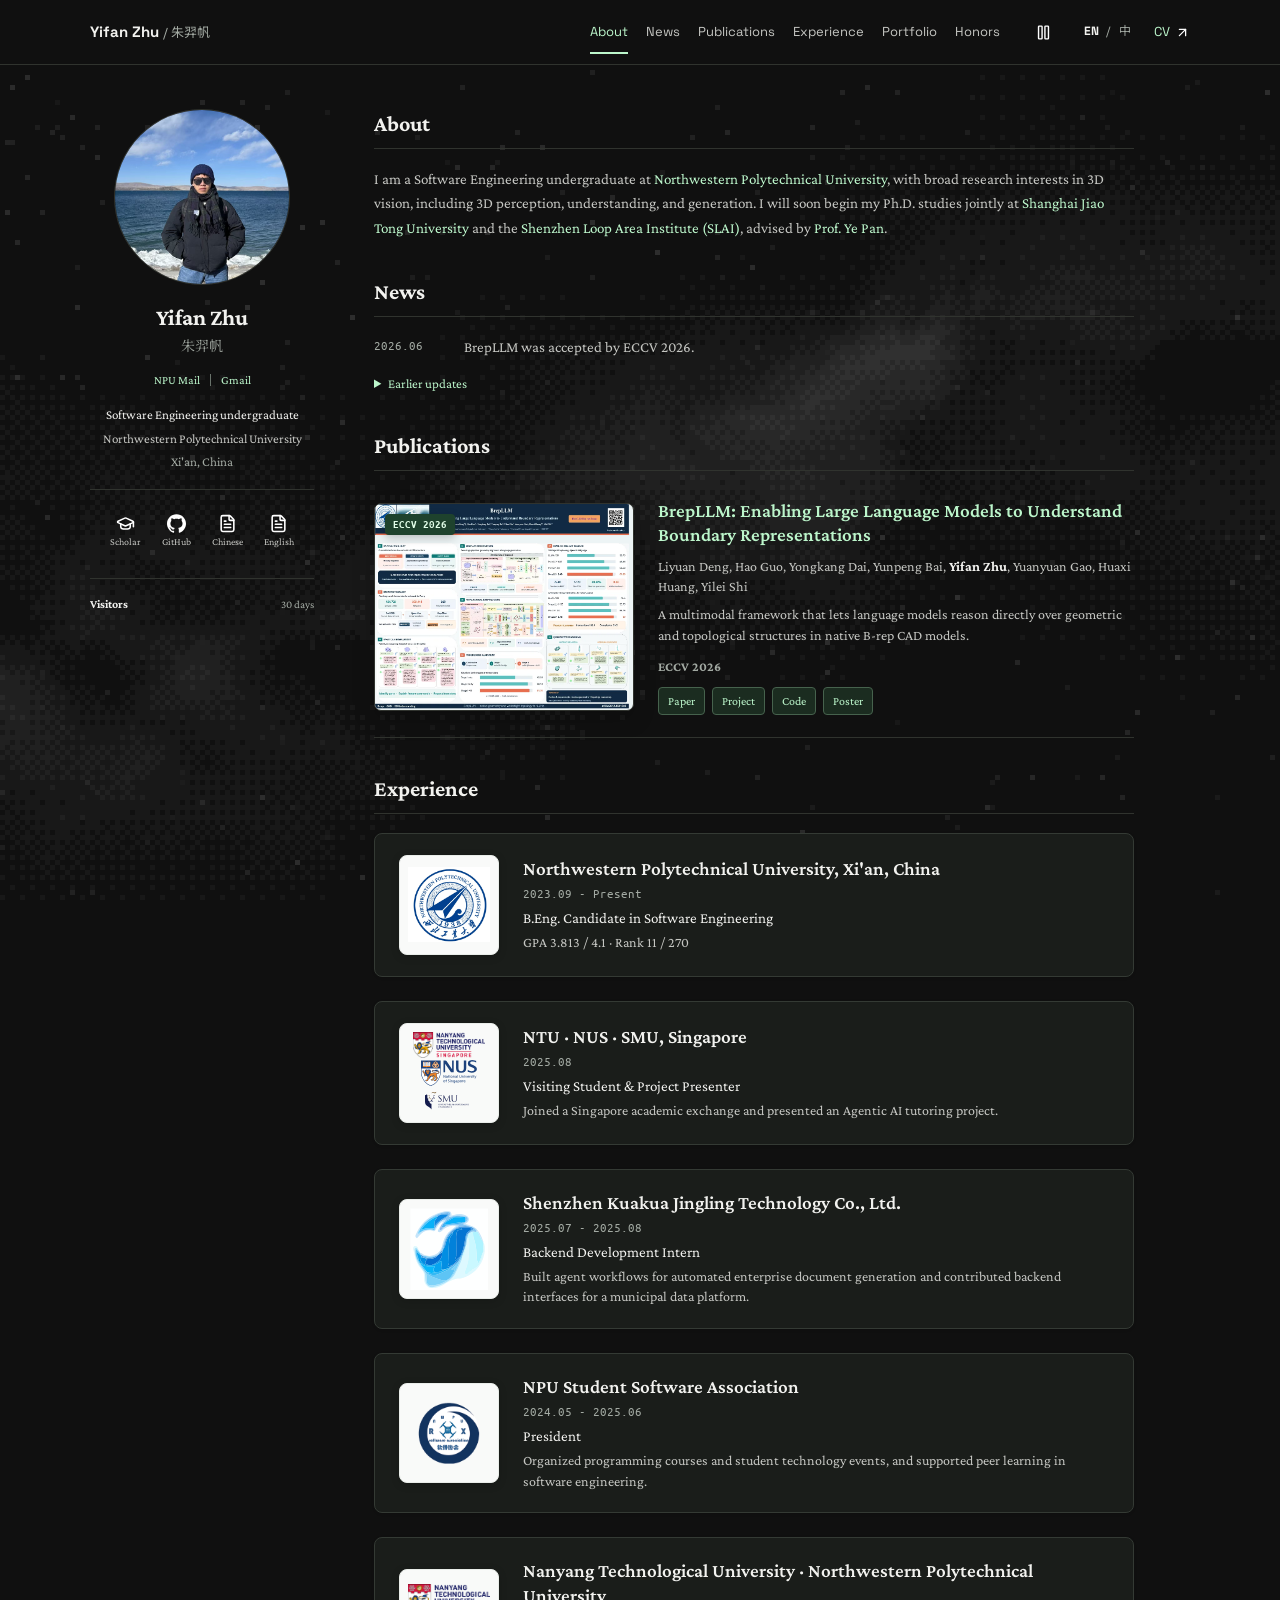
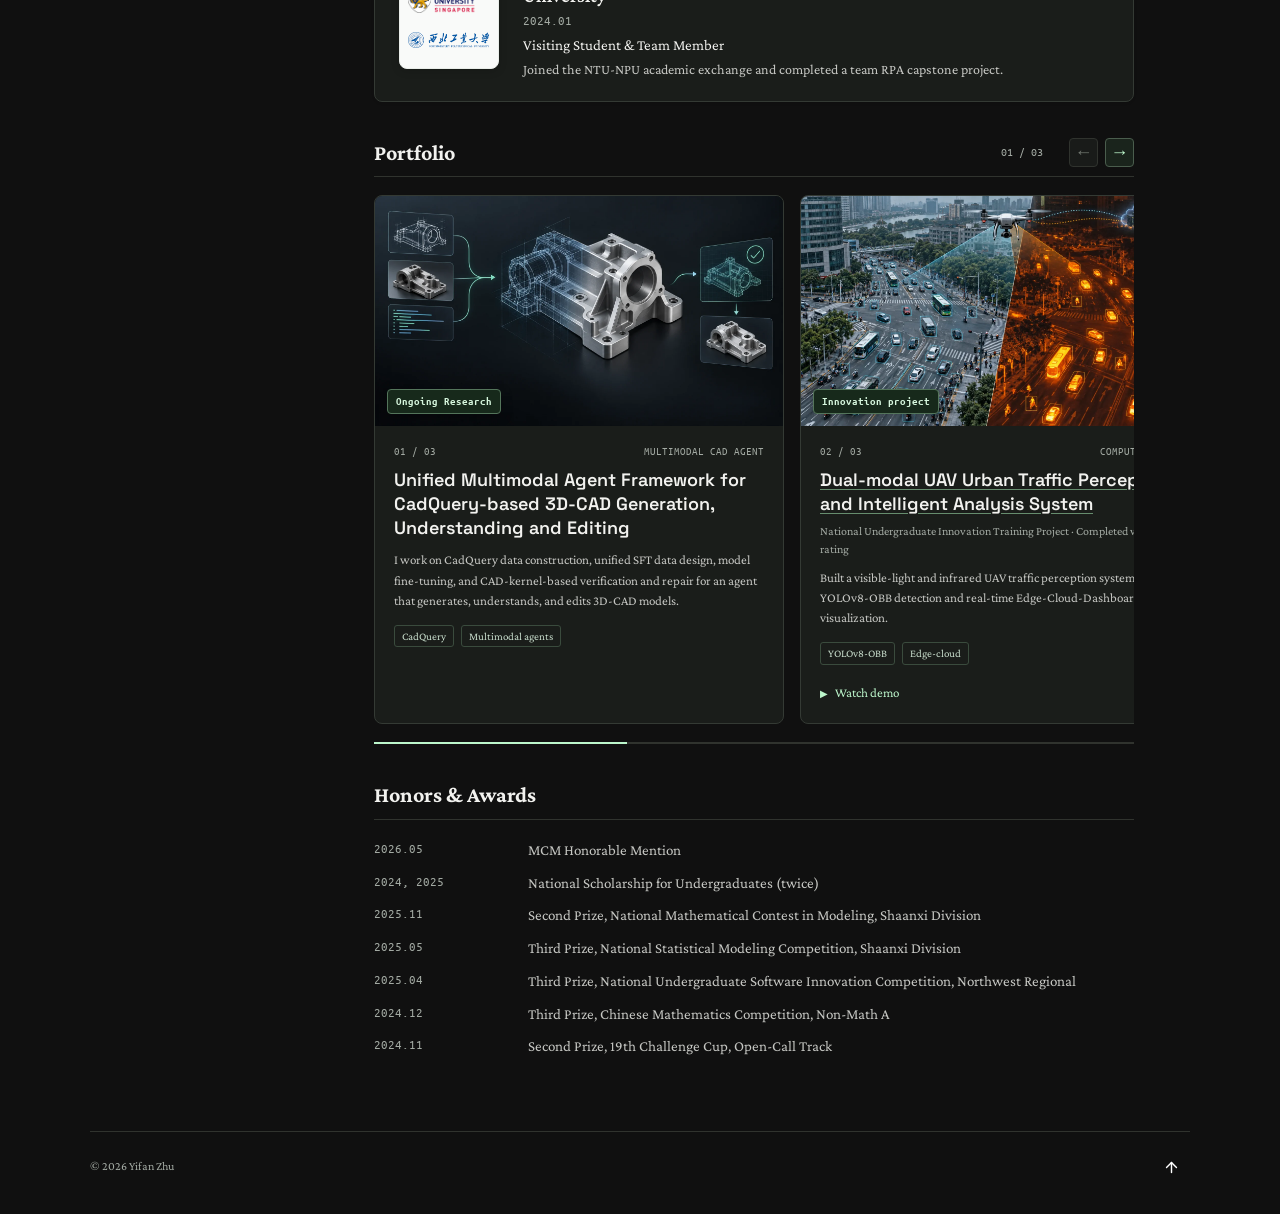
==== index.html @ c9a5b50c "Adopt academic typography from reference homepages" ====
<!doctype html>
<html lang="en">
<head>
  <meta charset="utf-8">
  <meta name="viewport" content="width=device-width, initial-scale=1">
  <meta name="theme-color" content="#101010">
  <title>Yifan Zhu · 朱羿帆</title>
  <meta name="description" content="Yifan Zhu, Software Engineering undergraduate at Northwestern Polytechnical University and incoming joint Ph.D. student at Shanghai Jiao Tong University and the Shenzhen Loop Area Institute. Research interests in 3D vision.">
  <link rel="icon" href="assets/img/favicon.svg" type="image/svg+xml">
  <link rel="stylesheet" href="assets/css/academic.css?v=academic-type-2">
  <script src="assets/js/academic-content.js?v=about-school-links-1" defer=""></script>
  <script src="assets/js/moonshot.js?v=cadquery-poster-1" defer=""></script>
  <script src="assets/js/moonshot-background.js?v=academic-dark-1" defer=""></script>
</head>
<body>
  <canvas class="space-background" id="space-background" aria-hidden="true"></canvas>
  <a class="skip-link" href="#about" data-copy="skip">Skip to content</a>
  <header class="site-header">
    <div class="header-inner page-width">
      <a class="wordmark" href="#home" aria-label="Yifan Zhu, home">Yifan Zhu <span class="wordmark-cn">/ 朱羿帆</span></a>
      <nav class="desktop-nav" aria-label="Primary navigation">
        <a href="#about" data-i18n="nav.about">About</a>
        <a href="#news" data-i18n="nav.news">News</a>
        <a href="#publications" data-i18n="nav.publications">Publications</a>
        <a href="#experience" data-i18n="nav.experience">Experience</a>
        <a href="#projects" data-i18n="nav.projects">Portfolio</a>
        <a href="#honors" data-i18n="nav.honors">Honors</a>
        <span class="nav-indicator" aria-hidden="true"></span>
      </nav>
      <div class="header-actions">
        <button class="motion-toggle icon-button" type="button" aria-label="Pause background animation" title="Pause background animation" hidden><img class="icon" src="assets/icons/moonshot/pause.svg" alt=""></button>
        <div class="language-switch" role="group" aria-label="Language">
          <button type="button" data-language="en" aria-pressed="true" lang="en">EN</button>
          <span aria-hidden="true">/</span>
          <button type="button" data-language="zh" aria-pressed="false" lang="zh-CN">中</button>
        </div>
        <a class="header-cv" href="assets/cv/yifan_zhu_resume_en.pdf" target="_blank" rel="noopener noreferrer"><span data-i18n="nav.cv">CV</span><img class="icon" src="assets/icons/moonshot/arrow-up-right.svg" alt=""></a>
        <button class="menu-toggle icon-button" type="button" aria-expanded="false" aria-controls="mobile-nav" aria-label="Open navigation" title="Open navigation"><img class="icon" src="assets/icons/moonshot/menu.svg" alt=""></button>
      </div>
    </div>
    <nav class="mobile-nav page-width" id="mobile-nav" aria-label="Mobile navigation" hidden="">
      <a href="#about" data-i18n="nav.about">About</a><a href="#news" data-i18n="nav.news">News</a>
      <a href="#publications" data-i18n="nav.publications">Publications</a>
      <a href="#experience" data-i18n="nav.experience">Experience</a><a href="#projects" data-i18n="nav.projects">Portfolio</a>
      <a href="#honors" data-i18n="nav.honors">Honors</a><a href="#cv" data-i18n="nav.cv">CV</a>
    </nav>
  </header>

  <div class="page-layout page-width" id="home">
    <aside class="sidebar" aria-labelledby="profile-name">
      <div class="author__avatar">
        <img src="assets/img/profile_1.jpg" alt="Yifan Zhu" class="profile-photo" width="176" height="176" fetchpriority="high">
      </div>
      <div class="author__content">
        <h2 class="author__name" id="profile-name" data-i18n="author.name">Yifan Zhu</h2>
        <p class="author__pronunciation" data-i18n="author.zh">朱羿帆</p>
        <p class="author__emails">
          <a href="mailto:laurent.zhu666@mail.nwpu.edu.cn" title="laurent.zhu666@mail.nwpu.edu.cn" aria-label="NPU email: laurent.zhu666@mail.nwpu.edu.cn"><span data-i18n="author.email.npu">NPU Mail</span></a>
          <span class="author__emails-divider" aria-hidden="true"></span>
          <a href="mailto:laurent.zhu666@gmail.com" title="laurent.zhu666@gmail.com" aria-label="Gmail: laurent.zhu666@gmail.com"><span data-i18n="author.email.gmail">Gmail</span></a>
        </p>
        <p class="author__role" data-i18n="author.role">Software Engineering undergraduate</p>
        <p class="author__affiliation" data-i18n="author.affiliation">Northwestern Polytechnical University</p>
        <p class="author__location" data-i18n="author.location">Xi'an, China</p>
      </div>
      <div class="author__urls-wrapper" id="contact">
        <nav aria-label="Profile links" data-aria-copy="profileLinks">
          <ul class="author__urls">
            <li><a href="https://scholar.google.com/citations?view_op=list_works&amp;hl=zh-CN&amp;user=kARw7RoAAAAJ" target="_blank" rel="noopener noreferrer" aria-label="Google Scholar" title="Google Scholar"><img src="assets/icons/moonshot/graduation-cap.svg" alt=""><span>Scholar</span></a></li>
            <li><a href="https://github.com/Laurent-Zhu" target="_blank" rel="noopener noreferrer" aria-label="GitHub" title="GitHub"><img src="assets/icons/moonshot/github.svg" alt=""><span>GitHub</span></a></li>
            <li id="cv"><a href="assets/cv/yifan_zhu_resume.pdf" target="_blank" rel="noopener noreferrer" aria-label="Chinese CV" title="Chinese CV" data-aria-copy="resumeZh"><img src="assets/icons/moonshot/file-text.svg" alt=""><span data-i18n="author.cv.zh">Chinese</span></a></li>
            <li><a href="assets/cv/yifan_zhu_resume_en.pdf" target="_blank" rel="noopener noreferrer" aria-label="English CV" title="English CV" data-aria-copy="resumeEn"><img src="assets/icons/moonshot/file-text.svg" alt=""><span data-i18n="author.cv.en">English</span></a></li>
          </ul>
        </nav>
      </div>
      <section class="visitor-globe" aria-labelledby="visitor-globe-title">
        <h3 class="visitor-globe__heading" id="visitor-globe-title"><span data-i18n="widget.visitors">Visitors</span><span class="visitor-globe__period" data-i18n="widget.period">30 days</span></h3>
        <div class="visitor-globe__embed">
          <script defer src="https://statable.com/js/b3S96A2eEE/t/gw.js" data-id="3351457" data-period="30d" data-primary-color="#0004FF" data-theme="dark" data-rotation-speed="slow"></script>
        </div>
        <noscript>This visitor globe requires JavaScript.</noscript>
      </section>
    </aside>
    <main class="page__content">
      <section id="about" aria-labelledby="about-title">
        <h1 class="page__title" data-i18n="about.title" id="about-title">About</h1>
        <p data-i18n="about.p1">I am a Software Engineering undergraduate at <a href="https://en.nwpu.edu.cn/" target="_blank" rel="noopener noreferrer">Northwestern Polytechnical University</a>, with broad research interests in 3D vision, including 3D perception, understanding, and generation. I will soon begin my Ph.D. studies jointly at <a href="https://en.sjtu.edu.cn/" target="_blank" rel="noopener noreferrer">Shanghai Jiao Tong University</a> and the <a href="https://www.slai.edu.cn/en" target="_blank" rel="noopener noreferrer">Shenzhen Loop Area Institute (SLAI)</a>, advised by <a href="https://whitneypanye.github.io/" target="_blank" rel="noopener noreferrer">Prof. Ye Pan</a>.</p>
      </section>

      <section id="news" aria-labelledby="news-title">
        <h2 data-i18n="news.title" id="news-title">News</h2>
        <ul class="compact-list news-list">
          <li data-i18n="news.n0"><span class="news-date">2026.06</span> BrepLLM was accepted by ECCV 2026.</li>
        </ul>
        <details class="news-archive">
          <summary data-i18n="news.older">Earlier updates</summary>
          <ul class="compact-list news-list">
            <li data-i18n="news.n2"><span class="news-date">2025.12</span> I received the 2025 National Scholarship for Undergraduates.</li>
            <li data-i18n="news.n3"><span class="news-date">2025.08</span> I presented an Agentic AI tutoring project during a Singapore academic exchange.</li>
            <li data-i18n="news.n4"><span class="news-date">2025.07</span> I began a backend development internship at Shenzhen Kuakua Jingling Technology.</li>
            <li data-i18n="news.n5"><span class="news-date">2025.06</span> I completed my term as President of the NPU Student Software Association.</li>
            <li data-i18n="news.n6"><span class="news-date">2024.12</span> I received the 2024 National Scholarship for Undergraduates.</li>
            <li data-i18n="news.n7"><span class="news-date">2024.05</span> I began serving as President of the NPU Student Software Association.</li>
            <li data-i18n="news.n8"><span class="news-date">2024.01</span> I participated in the NTU-NPU academic exchange program.</li>
          </ul>
        </details>
      </section>

      <section id="publications" aria-labelledby="publications-title">
        <h2 data-i18n="publications.title" id="publications-title">Publications</h2>
        <article class="publication">
          <a class="publication__media" href="assets/img/moonshot/brepllm-poster.png" target="_blank" rel="noopener noreferrer" aria-label="View full BrepLLM poster" title="View full BrepLLM poster" data-aria-copy="poster"><span class="publication__badge" aria-hidden="true">ECCV 2026</span><img src="assets/img/moonshot/brepllm-poster-preview.webp" width="960" height="767" alt="BrepLLM ECCV 2026 research poster" data-alt-copy="posterAlt" loading="lazy" decoding="async"></a>
          <div class="publication__body">
            <h3><a href="https://link.springer.com/chapter/10.1007/978-3-032-37383-0_3" target="_blank" rel="noopener noreferrer">BrepLLM: Enabling Large Language Models to Understand Boundary Representations</a></h3>
            <p class="publication__authors">Liyuan Deng, Hao Guo, Yongkang Dai, Yunpeng Bai, <strong>Yifan Zhu</strong>, Yuanyuan Gao, Huaxi Huang, Yilei Shi</p>
            <p class="publication__summary" data-i18n="publications.summary">A multimodal framework that lets language models reason directly over geometric and topological structures in native B-rep CAD models.</p>
            <p class="publication__venue">ECCV 2026</p>
            <p class="publication__links"><a href="https://arxiv.org/abs/2512.16413" target="_blank" rel="noopener noreferrer" data-i18n="publication.paper">Paper</a><a href="https://user-deng.github.io/BrepLLM/" target="_blank" rel="noopener noreferrer" data-i18n="publication.project">Project</a><a href="https://github.com/user-deng/BrepLLM" target="_blank" rel="noopener noreferrer" data-i18n="publication.code">Code</a><a href="assets/img/moonshot/brepllm-poster.png" target="_blank" rel="noopener noreferrer" data-i18n="publication.poster">Poster</a></p>
          </div>
        </article>
      </section>

      <section id="experience" aria-labelledby="experience-title">
        <h2 data-i18n="experience.title" id="experience-title">Experience</h2>
        <div class="experience-list">
          <article class="experience-card">
            <div class="experience-media">
              <img src="assets/img/experience/npu-seal.jpg" alt="Northwestern Polytechnical University seal" loading="lazy" decoding="async">
            </div>
            <div class="experience-body">
              <h3 class="experience-title"><strong data-i18n="experience.education.institution">Northwestern Polytechnical University, Xi'an, China</strong></h3>
              <p class="experience-meta"><time datetime="2023-09">2023.09</time> <span data-i18n="experience.education.until">- Present</span></p>
              <p class="experience-role" data-i18n="experience.education.role">B.Eng. Candidate in Software Engineering</p>
              <p class="experience-detail" data-i18n="experience.education.summary">GPA 3.813 / 4.1 · Rank 11 / 270</p>
            </div>
          </article>
          <article class="experience-card">
            <div class="experience-media experience-media--group">
              <img src="assets/img/experience/ntu.png" alt="Nanyang Technological University logo" loading="lazy" decoding="async">
              <img src="assets/img/experience/nus.svg" alt="National University of Singapore logo" loading="lazy" decoding="async">
              <img src="assets/img/experience/smu.svg" alt="Singapore Management University logo" loading="lazy" decoding="async">
            </div>
            <div class="experience-body">
              <h3 class="experience-title"><strong data-i18n="experience.singapore.institution">NTU · NUS · SMU, Singapore</strong></h3>
              <p class="experience-meta"><time datetime="2025-08">2025.08</time></p>
              <p class="experience-role" data-i18n="experience.singapore.role">Visiting Student &amp; Project Presenter</p>
              <p class="experience-detail" data-i18n="experience.singapore.summary">Joined a Singapore academic exchange and presented an Agentic AI tutoring project.</p>
            </div>
          </article>
          <article class="experience-card">
            <div class="experience-media">
              <img src="assets/img/experience/kuakuajingling.svg" alt="Kuakua Jingling logo" loading="lazy" decoding="async">
            </div>
            <div class="experience-body">
              <h3 class="experience-title"><strong data-i18n="experience.internship.institution">Shenzhen Kuakua Jingling Technology Co., Ltd.</strong></h3>
              <p class="experience-meta"><time datetime="2025-07">2025.07</time> - <time datetime="2025-08">2025.08</time></p>
              <p class="experience-role" data-i18n="experience.internship.role">Backend Development Intern</p>
              <p class="experience-detail" data-i18n="experience.internship.summary">Built agent workflows for automated enterprise document generation and contributed backend interfaces for a municipal data platform.</p>
            </div>
          </article>
          <article class="experience-card">
            <div class="experience-media">
              <img src="assets/img/experience/npu-software-association.png" alt="NPU Student Software Association logo" loading="lazy" decoding="async">
            </div>
            <div class="experience-body">
              <h3 class="experience-title"><strong data-i18n="experience.association.institution">NPU Student Software Association</strong></h3>
              <p class="experience-meta"><time datetime="2024-05">2024.05</time> - <time datetime="2025-06">2025.06</time></p>
              <p class="experience-role" data-i18n="experience.association.role">President</p>
              <p class="experience-detail" data-i18n="experience.association.summary">Organized programming courses and student technology events, and supported peer learning in software engineering.</p>
            </div>
          </article>
          <article class="experience-card">
            <div class="experience-media experience-media--group experience-media--pair">
              <img src="assets/img/experience/ntu.png" alt="Nanyang Technological University logo" loading="lazy" decoding="async">
              <img src="assets/img/experience/npu.png" alt="Northwestern Polytechnical University logo" loading="lazy" decoding="async">
            </div>
            <div class="experience-body">
              <h3 class="experience-title"><strong data-i18n="experience.ntu.institution">Nanyang Technological University · Northwestern Polytechnical University</strong></h3>
              <p class="experience-meta"><time datetime="2024-01">2024.01</time></p>
              <p class="experience-role" data-i18n="experience.ntu.role">Visiting Student &amp; Team Member</p>
              <p class="experience-detail" data-i18n="experience.ntu.summary">Joined the NTU-NPU academic exchange and completed a team RPA capstone project.</p>
            </div>
          </article>
        </div>
      </section>

      <section id="projects" aria-labelledby="projects-title">
        <div class="portfolio-heading">
          <h2 data-i18n="projects.title" id="projects-title">Portfolio</h2>
          <div class="portfolio-controls" aria-label="Portfolio navigation" data-aria-copy="portfolioNavigation">
            <span class="portfolio-counter" aria-live="polite"><span data-portfolio-index>01</span> / 03</span>
            <button class="portfolio-arrow" type="button" data-portfolio-prev aria-label="Previous project" title="Previous project" data-aria-copy="previousProject" disabled>&larr;</button>
            <button class="portfolio-arrow" type="button" data-portfolio-next aria-label="Next project" title="Next project" data-aria-copy="nextProject">&rarr;</button>
          </div>
        </div>
        <div class="portfolio-track" data-portfolio-track role="region" aria-label="Projects" data-aria-copy="portfolioTrack" tabindex="0">
          <article class="portfolio-card">
            <div class="portfolio-card__media portfolio-card__media--cadquery">
              <img src="assets/img/portfolio/cadqueryllm-poster.webp" width="1600" height="900" alt="Mechanical CAD model changing from wireframe to verified solid" data-alt-copy="cadqueryImage" loading="lazy" decoding="async">
              <span class="portfolio-card__badge" data-i18n="projects.cadquery.badge">Ongoing Research</span>
            </div>
            <div class="portfolio-card__body">
              <p class="portfolio-card__eyebrow"><span>01 / 03</span><span data-i18n="projects.cadquery.type">Multimodal CAD agent</span></p>
              <h3 data-i18n="research.r2.title">Unified Multimodal Agent Framework for CadQuery-based 3D-CAD Generation, Understanding and Editing</h3>
              <p class="portfolio-card__description" data-i18n="research.r2.body">I work on CadQuery data construction, unified SFT data design, model fine-tuning, and CAD-kernel-based verification and repair for an agent that generates, understands, and edits 3D-CAD models.</p>
              <ul class="portfolio-card__tags" aria-label="Topics" data-aria-copy="portfolioTopics"><li>CadQuery</li><li data-i18n="projects.cadquery.tag">Multimodal agents</li></ul>
            </div>
          </article>
          <article class="portfolio-card">
            <div class="portfolio-card__media">
              <img src="assets/img/portfolio/uav-traffic-poster.webp" width="1600" height="900" alt="UAV viewing urban traffic through visible and infrared cameras" data-alt-copy="uavImage" loading="lazy" decoding="async">
              <span class="portfolio-card__badge" data-i18n="projects.p1.badge">Innovation project</span>
            </div>
            <div class="portfolio-card__body">
              <p class="portfolio-card__eyebrow"><span>02 / 03</span><span data-i18n="projects.p1.type">Computer vision</span></p>
              <h3><a href="https://github.com/Laurent-Zhu/BiModalDroneTrafficObjectDetection-public" target="_blank" rel="noopener noreferrer" data-i18n="projects.p1.title">Dual-modal UAV Urban Traffic Perception and Intelligent Analysis System</a></h3>
              <p class="portfolio-card__meta" data-i18n="projects.p1.meta">National Undergraduate Innovation Training Project · Completed with a Good rating</p>
              <p class="portfolio-card__description" data-i18n="projects.p1.body">Built a visible-light and infrared UAV traffic perception system with YOLOv8-OBB detection and real-time Edge-Cloud-Dashboard visualization.</p>
              <ul class="portfolio-card__tags" aria-label="Topics" data-aria-copy="portfolioTopics"><li>YOLOv8-OBB</li><li data-i18n="projects.p1.tag">Edge-cloud</li></ul>
              <details class="project-details">
                <summary data-i18n="projects.watchDemo">Watch demo</summary>
                <figure class="project-demo">
                  <video controls="" preload="none" playsinline="" aria-label="UAV traffic perception demo" poster="assets/img/moonshot/drone-poster.webp">
                    <source src="assets/video/drone-traffic-demo.mp4" type="video/mp4">
                    <span data-i18n="projects.p1.videoFallback">Your browser does not support embedded video.</span>
                  </video>
                  <figcaption><a href="assets/video/drone-traffic-demo.mp4" target="_blank" rel="noopener noreferrer" data-copy="openVideo">Open video</a></figcaption>
                </figure>
              </details>
            </div>
          </article>
          <article class="portfolio-card">
            <div class="portfolio-card__media">
              <img src="assets/img/portfolio/agriguard-poster.webp" width="1600" height="900" alt="Rice leaf roller moth detection and pest management workflow" data-alt-copy="agriImage" loading="lazy" decoding="async">
              <span class="portfolio-card__badge" data-i18n="projects.p2.badge">Course project</span>
            </div>
            <div class="portfolio-card__body">
              <p class="portfolio-card__eyebrow"><span>03 / 03</span><span data-i18n="projects.p2.type">Agricultural AI</span></p>
              <h3><a href="https://github.com/Laurent-Zhu/AgriGuard" target="_blank" rel="noopener noreferrer" data-i18n="projects.p2.title">AgriGuard Smart Agricultural Pest Management Platform</a></h3>
              <p class="portfolio-card__meta" data-i18n="projects.p2.meta">Agile Software Development Course Project</p>
              <p class="portfolio-card__description" data-i18n="projects.p2.body">Developed pest recognition APIs and deployed a YOLO model in a Scrum-built agricultural management system with RAG advice, task workflows and risk forecasting.</p>
              <ul class="portfolio-card__tags" aria-label="Topics" data-aria-copy="portfolioTopics"><li data-i18n="projects.p2.tag">Pest recognition</li><li>RAG</li></ul>
              <details class="project-details">
                <summary data-i18n="projects.watchDemo">Watch demo</summary>
                <figure class="project-demo">
                  <video controls="" preload="none" playsinline="" aria-label="AgriGuard pest management demo" poster="assets/img/moonshot/agri-poster.webp">
                    <source src="assets/video/agri-guard-demo.mp4" type="video/mp4">
                    <span data-i18n="projects.p2.videoFallback">Your browser does not support embedded video.</span>
                  </video>
                  <figcaption><a href="assets/video/agri-guard-demo.mp4" target="_blank" rel="noopener noreferrer" data-copy="openVideo">Open video</a></figcaption>
                </figure>
              </details>
            </div>
          </article>
        </div>
        <div class="portfolio-progress" aria-hidden="true"><span data-portfolio-progress></span></div>
      </section>

      <section id="honors" aria-labelledby="honors-title">
        <h2 data-i18n="honors.title" id="honors-title">Honors and Awards</h2>
        <ul class="dated-list honors-list">
          <li data-i18n="honors.a1"><span class="item-date">2026.05</span><span>MCM Honorable Mention</span></li>
          <li data-i18n="honors.a2"><span class="item-date">2024, 2025</span><span>National Scholarship for Undergraduates (twice)</span></li>
          <li data-i18n="honors.a7"><span class="item-date">2025.11</span><span>Second Prize, National Mathematical Contest in Modeling, Shaanxi Division</span></li>
          <li data-i18n="honors.a6"><span class="item-date">2025.05</span><span>Third Prize, National Statistical Modeling Competition, Shaanxi Division</span></li>
          <li data-i18n="honors.a5"><span class="item-date">2025.04</span><span>Third Prize, National Undergraduate Software Innovation Competition, Northwest Regional</span></li>
          <li data-i18n="honors.a4"><span class="item-date">2024.12</span><span>Third Prize, Chinese Mathematics Competition, Non-Math A</span></li>
          <li data-i18n="honors.a3"><span class="item-date">2024.11</span><span>Second Prize, 19th Challenge Cup, Open-Call Track</span></li>
        </ul>
      </section>
    </main></div>
  <footer class="site-footer page-width"><p>© 2026 Yifan Zhu</p><a class="icon-button" href="#home" aria-label="Back to top" title="Back to top"><img class="icon" src="assets/icons/moonshot/arrow-up.svg" alt=""></a></footer>


</body></html>
---- assets/css/academic.css ----
@font-face {
  font-family: 'Crimson Pro';
  src: url('../fonts/crimson-pro-latin-variable.woff2') format('woff2');
  font-style: normal;
  font-weight: 200 900;
  font-display: swap;
}

@font-face {
  font-family: 'Noto Serif SC';
  src: url('../fonts/noto-serif-sc-homepage.ttf') format('truetype');
  font-style: normal;
  font-weight: 200 900;
  font-display: swap;
}

@font-face {
  font-family: 'Space Grotesk';
  src: url('../fonts/space-grotesk-latin-variable.woff2') format('woff2');
  font-style: normal;
  font-weight: 300 700;
  font-display: swap;
}

@font-face {
  font-family: 'Noto Sans SC';
  src: url('../fonts/noto-sans-sc-homepage.ttf') format('truetype');
  font-style: normal;
  font-weight: 100 900;
  font-display: swap;
}

@font-face {
  font-family: 'Ubuntu Mono';
  src: url('../fonts/ubuntu-mono-latin-400.woff2') format('woff2');
  font-style: normal;
  font-weight: 400;
  font-display: swap;
}

@font-face {
  font-family: 'Ubuntu Mono';
  src: url('../fonts/ubuntu-mono-latin-700.woff2') format('woff2');
  font-style: normal;
  font-weight: 700;
  font-display: swap;
}

:root {
  color-scheme: dark;
  --page: #101010;
  --ink: #f2f2ef;
  --body: #c5c6c2;
  --muted: #a3aaa3;
  --line: #30332e;
  --link: #bcf6cb;
  --hover: #f2f2ef;
  --serif: 'Crimson Pro', 'Noto Serif SC', Georgia, 'Songti SC', serif;
  --sans: 'Space Grotesk', 'Noto Sans SC', 'PingFang SC', 'Microsoft YaHei', sans-serif;
  --mono: 'Ubuntu Mono', 'Noto Sans SC', Consolas, monospace;
}

* { box-sizing: border-box; letter-spacing: 0; }
html { scroll-behavior: smooth; scroll-padding-top: 86px; }
body { margin: 0; isolation: isolate; background: var(--page); color: var(--body); font: 15px/1.65 var(--serif); }
body.menu-open { overflow: hidden; }
.space-background { position: fixed; inset: 0; z-index: -1; width: 100%; height: 100%; pointer-events: none; image-rendering: pixelated; }
::selection { background: var(--link); color: var(--page); }
a { color: var(--link); text-decoration: none; }
a:hover { color: var(--hover); text-decoration: underline; text-underline-offset: 3px; }
button { border: 0; color: inherit; font: inherit; cursor: pointer; }
button, a { touch-action: manipulation; -webkit-tap-highlight-color: transparent; }
:where(button, a, video, summary):focus-visible { outline: 2px solid var(--link); outline-offset: 4px; }
h1, h2, h3, p { margin: 0; }
h1, h2, h3 { color: var(--ink); line-height: 1.35; }
ul, ol { margin: 0; padding-left: 20px; }
img { display: block; max-width: 100%; }
[hidden] { display: none !important; }
.page-width { width: min(1100px, calc(100% - 56px)); margin-inline: auto; }
.icon { width: 17px; height: 17px; flex: 0 0 17px; filter: invert(1); }
.icon-button { display: inline-flex; justify-content: center; align-items: center; width: 38px; height: 38px; background: transparent; border-radius: 3px; }
.icon-button:hover { background: #252723; }
.motion-toggle[aria-disabled='true'] { opacity: 0.55; cursor: default; }
.skip-link { position: fixed; top: -100px; left: 16px; z-index: 100; background: var(--ink); color: var(--page); padding: 8px 14px; }
.skip-link:focus { top: 12px; }

.site-header { position: sticky; top: 0; z-index: 30; background: var(--page); border-bottom: 1px solid var(--line); }
.header-inner { display: flex; align-items: center; justify-content: space-between; gap: 24px; min-height: 64px; }
.wordmark { color: var(--ink); font-size: 15px; font-weight: 700; white-space: nowrap; }
.wordmark:hover { color: var(--link); text-decoration: none; }
.wordmark-cn { color: var(--muted); font-size: 13px; font-weight: 400; }
.desktop-nav { position: relative; display: flex; align-items: center; gap: 18px; margin-left: auto; }
.desktop-nav a { display: inline-flex; align-items: center; min-height: 44px; color: var(--body); font-size: 13px; white-space: nowrap; border-bottom: 2px solid transparent; padding-top: 2px; transition: color 180ms ease; }
.desktop-nav a:hover, .desktop-nav a[aria-current] { color: var(--link); text-decoration: none; }
.nav-indicator { position: absolute; bottom: 0; left: 0; width: 0; height: 2px; background: var(--link); opacity: 0; pointer-events: none; }
.nav-indicator.is-ready { opacity: 1; transition: transform 260ms cubic-bezier(.22, 1, .36, 1), width 260ms cubic-bezier(.22, 1, .36, 1), opacity 180ms ease; }
.header-actions { display: flex; align-items: center; gap: 14px; }
.language-switch { display: flex; align-items: center; color: var(--muted); font-size: 12px; }
.language-switch button { min-width: 30px; height: 38px; background: none; padding: 0 3px; }
.language-switch button[aria-pressed='true'] { color: var(--ink); font-weight: 700; }
.language-switch button:hover { color: var(--link); }
.header-cv { display: inline-flex; align-items: center; gap: 5px; color: var(--link); font-size: 13px; white-space: nowrap; }
.header-cv .icon { width: 15px; height: 15px; flex-basis: 15px; }
.menu-toggle { display: none; }
.mobile-nav { position: absolute; top: 100%; inset-inline: 0; max-height: calc(100dvh - 64px); overflow-y: auto; background: var(--page); border: 1px solid var(--line); border-top: 0; padding: 10px 22px 18px; }
.mobile-nav a { display: block; padding: 10px 0; color: var(--ink); font-size: 15px; }

.page-layout { display: grid; grid-template-columns: 224px minmax(0, 1fr); align-items: start; gap: 60px; padding-block: 44px 72px; }
.sidebar { position: sticky; top: 80px; min-width: 0; max-height: calc(100dvh - 96px); overflow-y: auto; scrollbar-width: thin; scrollbar-color: var(--line) transparent; font-size: 13px; text-align: center; }
.author__avatar { width: 176px; height: 176px; margin: 0 auto 17px; border: 1px solid var(--line); border-radius: 50%; overflow: hidden; }
.profile-photo { width: 100%; height: 100%; object-fit: cover; object-position: 22% 26%; }
.author__name { font-size: 23px; font-weight: 700; }
.author__pronunciation { margin-top: 2px; color: var(--muted); font-size: 14px; }
.author__email { display: block; margin-top: 10px; font-size: 12px; line-height: 1.5; overflow-wrap: anywhere; }
.author__secondary-email { margin-top: 2px; font-size: 12px; }
.author__emails { display: flex; align-items: center; justify-content: center; gap: 10px; min-height: 24px; margin-top: 10px; font-size: 12px; line-height: 1.5; }
.author__emails a { white-space: nowrap; }
.author__emails-divider { flex: 0 0 1px; width: 1px; height: 12px; background: #69736b; }
.author__role { margin-top: 13px; color: var(--ink); line-height: 1.5; }
.author__affiliation, .author__location { margin-top: 4px; line-height: 1.5; }
.author__location { color: var(--muted); }
.author__urls-wrapper { margin-top: 17px; padding-top: 15px; border-top: 1px solid var(--line); }
.author__urls { display: flex; flex-wrap: wrap; justify-content: center; gap: 5px; list-style: none; padding: 0; }
.author__urls li { margin: 0; }
.author__urls a { display: flex; flex-direction: column; align-items: center; justify-content: center; gap: 2px; width: 46px; min-height: 52px; border: 1px solid transparent; border-radius: 4px; color: var(--body); text-decoration: none; }
.author__urls a:hover { border-color: var(--line); background: #242723; color: var(--link); }
.author__urls img { width: 19px; height: 19px; filter: invert(1); }
.author__urls span { font-size: 10px; line-height: 1.3; white-space: nowrap; }
.visitor-globe { min-width: 0; margin-top: 21px; padding-top: 17px; border-top: 1px solid var(--line); }
.visitor-globe__heading { display: flex; align-items: baseline; justify-content: space-between; gap: 8px; color: var(--ink); font-size: 12px; font-weight: 700; }
.visitor-globe__period { color: var(--muted); font-size: 11px; font-weight: 400; white-space: nowrap; }
.visitor-globe__embed { width: 100%; height: 260px; margin-top: 6px; }
.visitor-globe__embed > div { max-width: 100%; }
.visitor-globe noscript { display: block; color: var(--muted); font-size: 12px; }

.page__content { min-width: 0; max-width: 760px; }
.page__content section { margin-top: 36px; scroll-margin-top: 12px; }
.page__content section:first-child { margin-top: 0; }
.page__content h1, .page__content h2 { padding-bottom: 9px; margin-bottom: 18px; border-bottom: 1px solid var(--line); font-size: 22px; font-weight: 700; }
.page__content h3 { font-size: 16px; font-weight: 700; }
.page__content p + p { margin-top: 9px; }
.page__content li + li { margin-top: 8px; }
.news-list { list-style: none; padding: 0; }
.news-list li { display: grid; grid-template-columns: 82px minmax(0, 1fr); gap: 8px; }
.news-date, .item-date { color: var(--muted); font-size: 13px; font-variant-numeric: tabular-nums; white-space: nowrap; }
.news-archive { margin-top: 14px; }
.news-archive summary, .project-details summary { width: fit-content; color: var(--link); cursor: pointer; font-size: 13px; }
.news-archive .news-list { margin-top: 12px; }
.publication { display: grid; grid-template-columns: 260px minmax(0, 1fr); gap: 24px; align-items: center; padding: 10px 0 22px; border-bottom: 1px solid var(--line); }
.publication__media { position: relative; display: block; overflow: hidden; border: 1px solid var(--line); border-radius: 7px; background: #edf4f5; box-shadow: 0 8px 22px rgb(0 0 0 / 18%); transition: border-color 180ms ease, box-shadow 180ms ease; }
.publication__media:hover { border-color: var(--link); box-shadow: 0 10px 26px rgb(0 0 0 / 28%); }
.publication__media img { display: block; width: 100%; height: auto; aspect-ratio: 3604 / 2880; object-fit: contain; }
.publication__badge { position: absolute; top: 10px; left: 10px; z-index: 1; padding: 5px 8px; border-radius: 4px; background: #1e422d; color: #e3ffea; font-size: 11px; font-weight: 700; line-height: 1; box-shadow: 0 3px 10px rgb(0 0 0 / 22%); }
.publication__body { min-width: 0; }
.publication h3 { font: 600 19px/1.3 var(--serif); }
.publication h3 a { color: var(--link); }
.publication h3 a:hover { color: var(--ink); }
.publication__authors { margin-top: 8px; font-size: 14px; line-height: 1.45; }
.publication__authors strong { color: var(--ink); }
.page__content .publication__summary { margin-top: 8px; font-size: 14px; line-height: 1.5; }
.page__content .publication__venue { margin-top: 10px; color: var(--muted); font-size: 13px; font-weight: 700; }
.page__content .publication__links { display: flex; flex-wrap: wrap; gap: 7px; margin-top: 9px; font-size: 12px; }
.publication__links a { display: inline-flex; align-items: center; min-height: 28px; padding: 4px 9px; border: 1px solid #46624d; border-radius: 4px; background: #1b2c20; color: var(--link); line-height: 1; }
.publication__links a:hover { border-color: var(--link); background: #27412e; color: var(--ink); text-decoration: none; }
.dated-list { list-style: none; padding: 0; }
.dated-list li { display: grid; grid-template-columns: 142px minmax(0, 1fr); gap: 12px; }
.experience-list { display: grid; gap: 24px; margin-top: 19px; }
.experience-card { display: grid; grid-template-columns: 100px minmax(0, 1fr); gap: 24px; align-items: center; min-width: 0; padding: 21px 24px; border: 1px solid #343a34; border-radius: 8px; background: #1a1d1a; box-shadow: 0 1px 3px rgb(0 0 0 / 12%); transition: border-color 240ms ease, box-shadow 240ms ease, transform 240ms ease; }
.experience-card:hover { border-color: #526558; box-shadow: 0 8px 28px rgb(0 0 0 / 22%); transform: translateY(-2px); }
.experience-media { display: flex; align-items: center; justify-content: center; width: 100px; height: 100px; min-width: 100px; min-height: 100px; overflow: hidden; padding: 8px; border: 1px solid #e9ede9; border-radius: 8px; background: #f9faf9; box-shadow: 0 2px 8px rgb(0 0 0 / 15%); }
.experience-media img { display: block; width: 100%; height: 100%; object-fit: contain; }
.experience-media--group { flex-direction: column; gap: 2px; }
.experience-media--group img { height: 26px; }
.experience-media--pair img { height: 39px; }
.experience-body { min-width: 0; }
.page__content .experience-title { margin: 0 0 4px; color: var(--ink); font: 400 19px/1.3 var(--serif); }
.experience-title strong { font-weight: 600; }
.page__content .experience-meta { margin: 0 0 6px; color: var(--muted); font-size: 13px; line-height: 1.3; font-variant-numeric: tabular-nums; }
.page__content .experience-role { margin: 0 0 3px; color: var(--ink); font-size: 15px; line-height: 1.4; }
.page__content .experience-detail { margin: 0; color: var(--body); font-size: 14px; line-height: 1.45; }
.portfolio-heading { display: flex; align-items: flex-start; justify-content: space-between; gap: 16px; border-bottom: 1px solid var(--line); margin-bottom: 18px; }
.page__content .portfolio-heading h2 { flex: 1; min-width: 0; border: 0; margin: 0; }
.portfolio-controls { display: flex; align-items: center; gap: 7px; padding-bottom: 7px; }
.portfolio-counter { min-width: 55px; margin-right: 6px; color: var(--muted); font-size: 12px; font-variant-numeric: tabular-nums; white-space: nowrap; }
.portfolio-arrow { display: inline-flex; align-items: center; justify-content: center; width: 29px; height: 29px; border: 1px solid #4a5d4d; border-radius: 4px; background: #1a241c; color: var(--link); font-size: 18px; line-height: 1; transition: background 180ms ease, border-color 180ms ease; }
.portfolio-arrow:hover:not(:disabled) { border-color: var(--link); background: #27372b; }
.portfolio-arrow:disabled { border-color: var(--line); background: #191b19; color: #70766f; cursor: default; }
.portfolio-track { display: grid; grid-auto-flow: column; grid-auto-columns: min(86%, 410px); gap: 16px; overflow-x: auto; overscroll-behavior-inline: contain; scroll-snap-type: x mandatory; scrollbar-width: none; padding-bottom: 3px; }
.portfolio-track::-webkit-scrollbar { display: none; }
.portfolio-card { display: flex; flex-direction: column; min-width: 0; overflow: hidden; scroll-snap-align: start; border: 1px solid #343a34; border-radius: 8px; background: #1a1d1a; transition: border-color 180ms ease; }
.portfolio-card:hover { border-color: #526558; }
.portfolio-card__media { position: relative; width: 100%; aspect-ratio: 16 / 9; overflow: hidden; background: #15221b; }
.portfolio-card__media--cadquery { background: #151b1c; }
.portfolio-card__media img { width: 100%; height: 100%; object-fit: cover; }
.portfolio-card__badge { position: absolute; left: 12px; bottom: 12px; padding: 5px 8px; border: 1px solid #54755b; border-radius: 4px; background: #17291b; color: #d8f8df; font-size: 11px; font-weight: 700; line-height: 1.2; box-shadow: 0 3px 12px rgb(0 0 0 / 25%); }
.portfolio-card__body { display: flex; flex: 1; flex-direction: column; min-width: 0; padding: 18px 19px 20px; }
.page__content .portfolio-card__eyebrow { display: flex; align-items: baseline; justify-content: space-between; gap: 8px; margin: 0 0 9px; color: var(--muted); font-size: 11px; line-height: 1.35; text-transform: uppercase; }
.portfolio-card__eyebrow span:last-child { text-align: right; }
.page__content .portfolio-card h3 { color: var(--ink); font: 600 18px/1.35 var(--sans); overflow-wrap: anywhere; }
.portfolio-card h3 a { color: inherit; text-decoration: underline; text-decoration-color: #668d6e; text-underline-offset: 3px; }
.portfolio-card h3 a:hover { color: var(--link); text-decoration-color: currentColor; }
.page__content .portfolio-card__meta { margin-top: 7px; color: var(--muted); font-size: 12px; line-height: 1.45; }
.page__content .portfolio-card__description { margin-top: 10px; color: var(--body); font-size: 13px; line-height: 1.55; }
.portfolio-card__tags { display: flex; flex-wrap: wrap; gap: 7px; list-style: none; padding: 0; margin-top: 14px; }
.page__content .portfolio-card__tags li { margin: 0; padding: 3px 7px; border: 1px solid #3a4b3d; border-radius: 3px; color: #c7dccb; font-size: 11px; line-height: 1.3; }
.project-details { margin-top: auto; padding-top: 17px; }
.project-details summary { list-style: none; }
.project-details summary::-webkit-details-marker { display: none; }
.project-details summary::before { content: '\25B6'; display: inline-block; margin-right: 7px; font-size: 10px; transition: transform 180ms ease; }
.project-details[open] summary::before { transform: rotate(90deg); }
.project-demo { margin: 12px 0 0; }
.project-demo video { display: block; width: 100%; aspect-ratio: 16 / 9; object-fit: contain; background: #171b1e; border: 1px solid var(--line); }
.project-demo figcaption { margin-top: 5px; font-size: 13px; }
.portfolio-progress { height: 2px; margin-top: 15px; background: var(--line); }
.portfolio-progress span { display: block; width: 33.333%; height: 100%; background: var(--link); transition: width 260ms cubic-bezier(.22, 1, .36, 1); }
.site-footer { display: flex; align-items: center; justify-content: space-between; border-top: 1px solid var(--line); padding-block: 16px 28px; color: var(--muted); font-size: 12px; }

.wordmark,
.desktop-nav,
.mobile-nav,
.language-switch,
.header-cv,
.page__content .portfolio-card h3 {
  font-family: var(--sans);
}

.news-date,
.item-date,
.experience-meta,
.portfolio-counter,
.portfolio-card__eyebrow,
.publication__badge,
.portfolio-card__badge {
  font-family: var(--mono);
}

@media (max-width: 1150px) {
  .desktop-nav { display: none; }
  .menu-toggle { display: inline-flex; }
}
@media (max-width: 850px) {
  .page-width { width: min(740px, calc(100% - 44px)); }
  .page-layout { grid-template-columns: minmax(0, 1fr); gap: 26px; padding-top: 30px; }
  .sidebar { position: static; display: grid; grid-template-columns: 128px minmax(0, 1fr); gap: 0 20px; max-height: none; overflow: visible; text-align: left; }
  .author__avatar { width: 128px; height: 128px; margin: 0; }
  .author__emails { justify-content: flex-start; }
  .author__urls-wrapper { grid-column: 2; margin-top: 6px; padding-top: 0; border: 0; }
  .author__urls { justify-content: flex-start; }
  .visitor-globe { grid-column: 1 / -1; width: min(100%, 224px); margin: 21px auto 0; }
  .page__content { max-width: none; }
}
@media (max-width: 680px) {
  .publication { grid-template-columns: minmax(0, 1fr); gap: 13px; }
  .publication__media { width: min(100%, 440px); }
}
@media (max-width: 560px) {
  .page-width { width: calc(100% - 36px); }
  .header-inner { gap: 10px; }
  .header-actions { gap: 6px; }
  .motion-toggle { width: 34px; flex: 0 0 34px; }
  .header-cv { display: none; }
  .wordmark { font-size: 13px; }
  .wordmark-cn { font-size: 12px; }
  .sidebar { grid-template-columns: 92px minmax(0, 1fr); gap: 0 16px; }
  .author__avatar { width: 92px; height: 92px; }
  .author__name { font-size: 21px; }
  .author__role { margin-top: 7px; }
  .author__urls-wrapper { grid-column: 1 / -1; margin-top: 15px; padding-top: 10px; border-top: 1px solid var(--line); }
  .author__urls { justify-content: center; }
  .page__content h1, .page__content h2 { font-size: 20px; }
  .portfolio-track { grid-auto-columns: min(87%, 390px); gap: 12px; }
  .portfolio-card__body { padding: 15px 15px 17px; }
  .page__content .portfolio-card h3 { font-size: 16px; }
  .news-list li, .dated-list li { grid-template-columns: minmax(0, 1fr); gap: 0; }
  .experience-list { gap: 15px; }
  .experience-card { grid-template-columns: 88px minmax(0, 1fr); gap: 16px; padding: 16px; }
  .experience-media { width: 88px; height: 88px; min-width: 88px; min-height: 88px; padding: 7px; }
  .experience-media--group img { height: 23px; }
  .experience-media--pair img { height: 35px; }
  .page__content .experience-title { font-size: 17px; }
  .page__content .experience-role { font-size: 14px; }
  .page__content .experience-detail { font-size: 13px; }
  .news-date, .item-date { margin-bottom: 1px; }
  .page__content section { margin-top: 30px; }
}
@media (max-width: 360px) {
  .wordmark-cn { display: none; }
}
@media (prefers-reduced-motion: reduce) {
  html { scroll-behavior: auto; }
  .desktop-nav a, .nav-indicator.is-ready { transition: none; }
  .publication__media { transition: none; }
  .experience-card { transition: none; }
  .experience-card:hover { transform: none; }
  .portfolio-arrow, .portfolio-card, .portfolio-progress span, .project-details summary::before { transition: none; }
}
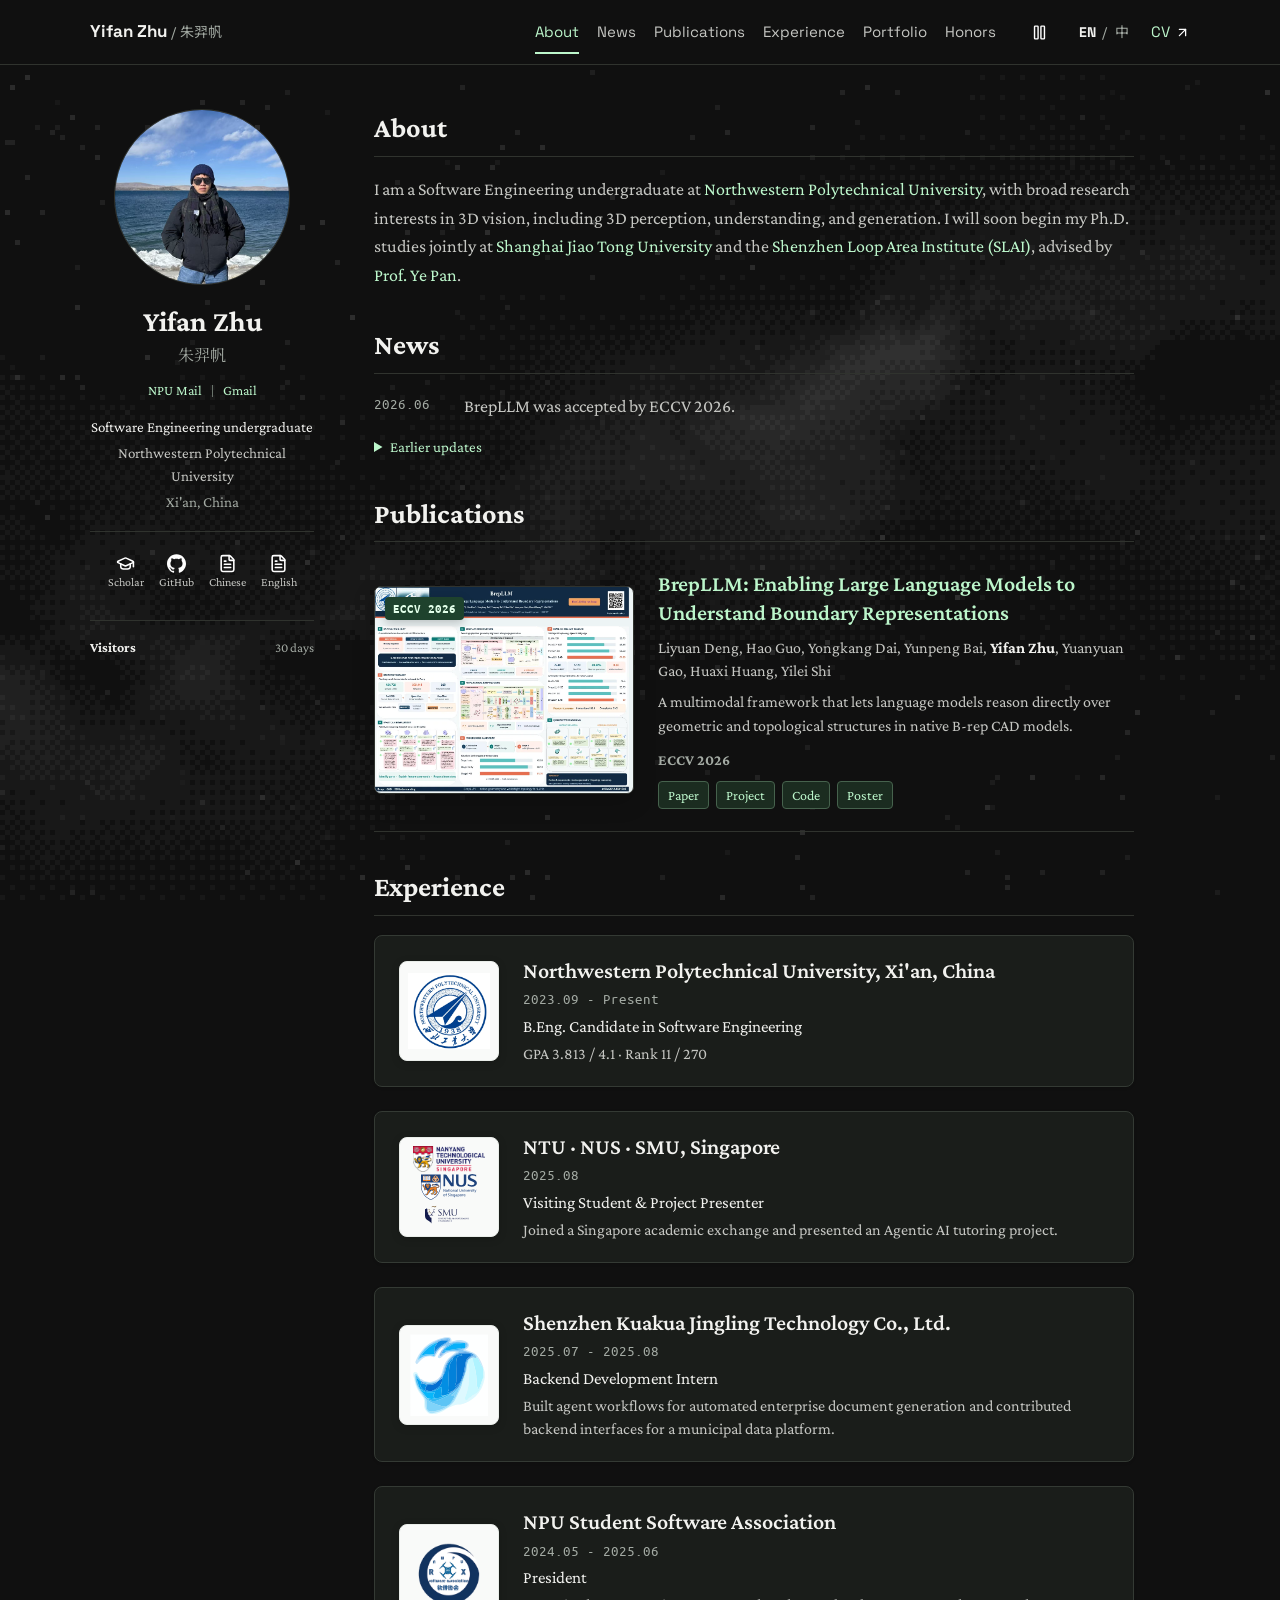
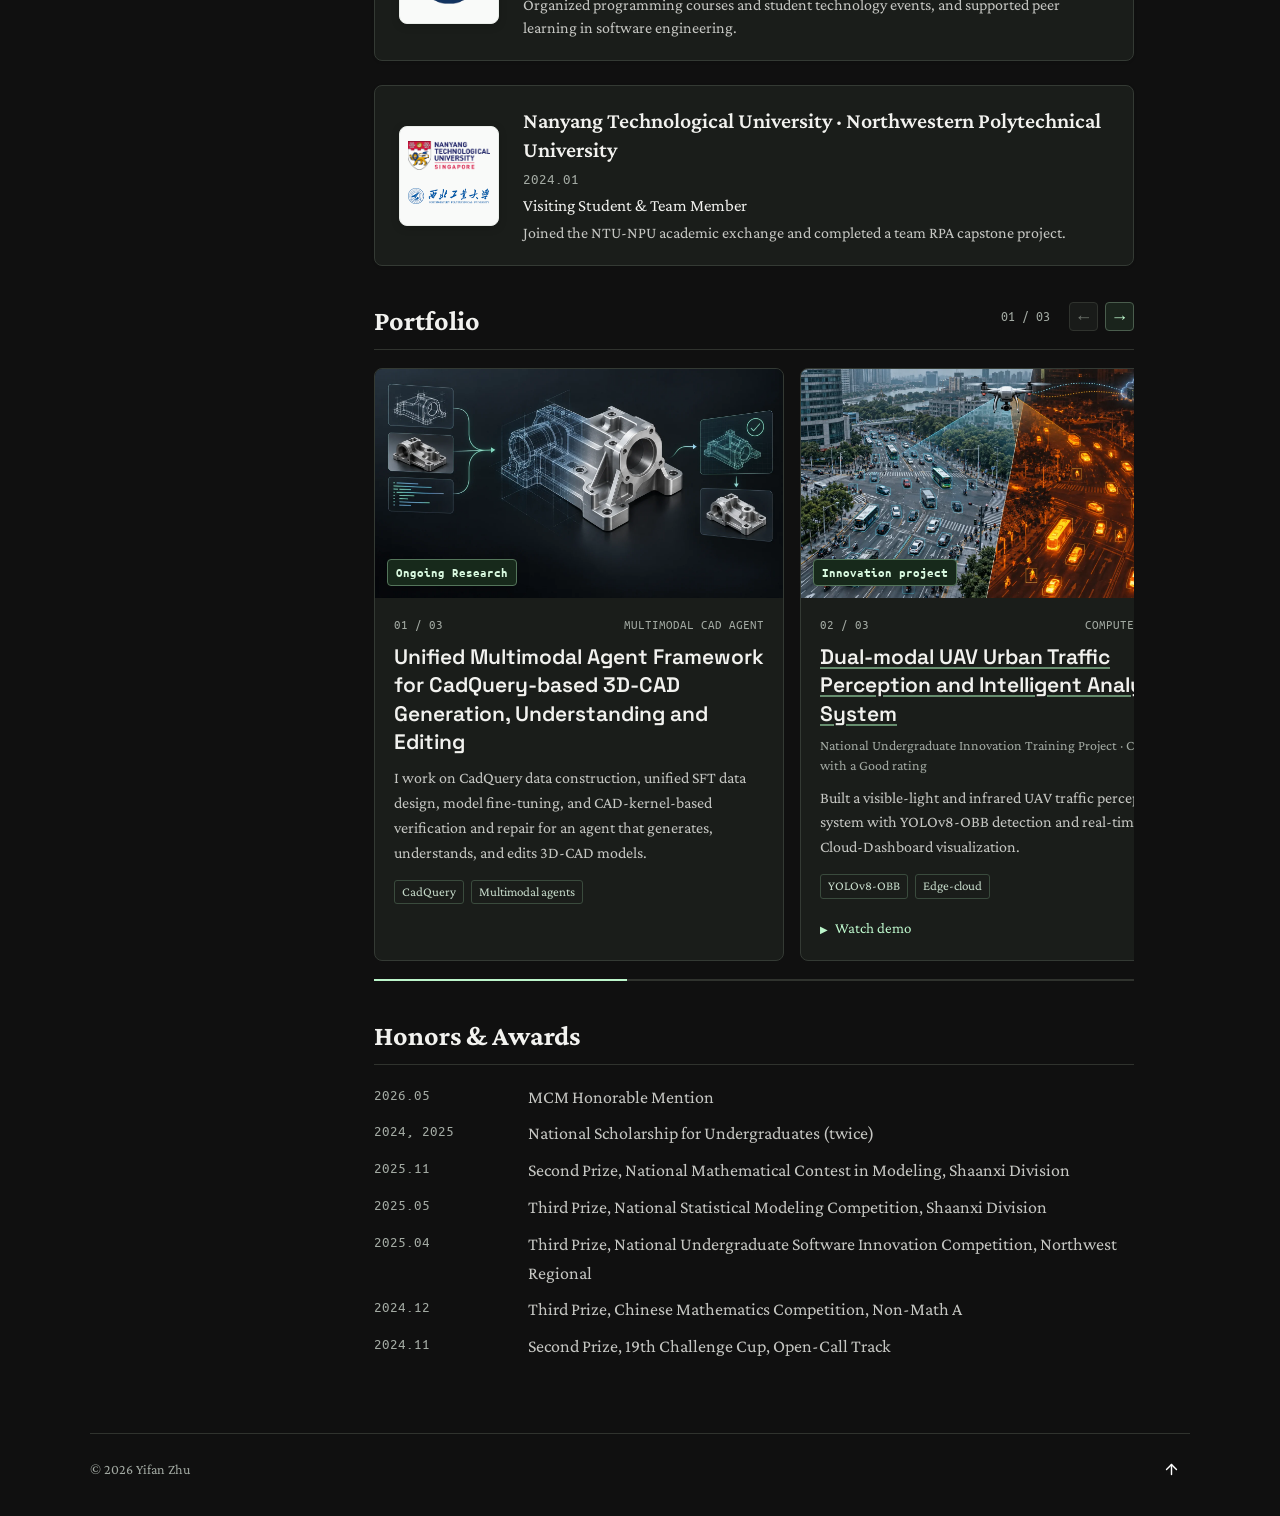
==== commit 11f95800: "Increase homepage typography scale" ====
--- a/index.html
+++ b/index.html
@@ -7,7 +7,7 @@
   <title>Yifan Zhu · 朱羿帆</title>
   <meta name="description" content="Yifan Zhu, Software Engineering undergraduate at Northwestern Polytechnical University and incoming joint Ph.D. student at Shanghai Jiao Tong University and the Shenzhen Loop Area Institute. Research interests in 3D vision.">
   <link rel="icon" href="assets/img/favicon.svg" type="image/svg+xml">
-  <link rel="stylesheet" href="assets/css/academic.css?v=academic-type-2">
+  <link rel="stylesheet" href="assets/css/academic.css?v=type-scale-1">
   <script src="assets/js/academic-content.js?v=about-school-links-1" defer=""></script>
   <script src="assets/js/moonshot.js?v=cadquery-poster-1" defer=""></script>
   <script src="assets/js/moonshot-background.js?v=academic-dark-1" defer=""></script>
--- a/assets/css/academic.css
+++ b/assets/css/academic.css
@@ -62,7 +62,7 @@
 
 * { box-sizing: border-box; letter-spacing: 0; }
 html { scroll-behavior: smooth; scroll-padding-top: 86px; }
-body { margin: 0; isolation: isolate; background: var(--page); color: var(--body); font: 15px/1.65 var(--serif); }
+body { margin: 0; isolation: isolate; background: var(--page); color: var(--body); font: 18px/1.6 var(--serif); }
 body.menu-open { overflow: hidden; }
 .space-background { position: fixed; inset: 0; z-index: -1; width: 100%; height: 100%; pointer-events: none; image-rendering: pixelated; }
 ::selection { background: var(--link); color: var(--page); }
@@ -86,34 +86,34 @@
 
 .site-header { position: sticky; top: 0; z-index: 30; background: var(--page); border-bottom: 1px solid var(--line); }
 .header-inner { display: flex; align-items: center; justify-content: space-between; gap: 24px; min-height: 64px; }
-.wordmark { color: var(--ink); font-size: 15px; font-weight: 700; white-space: nowrap; }
+.wordmark { color: var(--ink); font-size: 17px; font-weight: 700; white-space: nowrap; }
 .wordmark:hover { color: var(--link); text-decoration: none; }
-.wordmark-cn { color: var(--muted); font-size: 13px; font-weight: 400; }
+.wordmark-cn { color: var(--muted); font-size: 14px; font-weight: 400; }
 .desktop-nav { position: relative; display: flex; align-items: center; gap: 18px; margin-left: auto; }
-.desktop-nav a { display: inline-flex; align-items: center; min-height: 44px; color: var(--body); font-size: 13px; white-space: nowrap; border-bottom: 2px solid transparent; padding-top: 2px; transition: color 180ms ease; }
+.desktop-nav a { display: inline-flex; align-items: center; min-height: 44px; color: var(--body); font-size: 15px; white-space: nowrap; border-bottom: 2px solid transparent; padding-top: 2px; transition: color 180ms ease; }
 .desktop-nav a:hover, .desktop-nav a[aria-current] { color: var(--link); text-decoration: none; }
 .nav-indicator { position: absolute; bottom: 0; left: 0; width: 0; height: 2px; background: var(--link); opacity: 0; pointer-events: none; }
 .nav-indicator.is-ready { opacity: 1; transition: transform 260ms cubic-bezier(.22, 1, .36, 1), width 260ms cubic-bezier(.22, 1, .36, 1), opacity 180ms ease; }
 .header-actions { display: flex; align-items: center; gap: 14px; }
-.language-switch { display: flex; align-items: center; color: var(--muted); font-size: 12px; }
+.language-switch { display: flex; align-items: center; color: var(--muted); font-size: 14px; }
 .language-switch button { min-width: 30px; height: 38px; background: none; padding: 0 3px; }
 .language-switch button[aria-pressed='true'] { color: var(--ink); font-weight: 700; }
 .language-switch button:hover { color: var(--link); }
-.header-cv { display: inline-flex; align-items: center; gap: 5px; color: var(--link); font-size: 13px; white-space: nowrap; }
+.header-cv { display: inline-flex; align-items: center; gap: 5px; color: var(--link); font-size: 15px; white-space: nowrap; }
 .header-cv .icon { width: 15px; height: 15px; flex-basis: 15px; }
 .menu-toggle { display: none; }
 .mobile-nav { position: absolute; top: 100%; inset-inline: 0; max-height: calc(100dvh - 64px); overflow-y: auto; background: var(--page); border: 1px solid var(--line); border-top: 0; padding: 10px 22px 18px; }
-.mobile-nav a { display: block; padding: 10px 0; color: var(--ink); font-size: 15px; }
+.mobile-nav a { display: block; padding: 10px 0; color: var(--ink); font-size: 17px; }
 
 .page-layout { display: grid; grid-template-columns: 224px minmax(0, 1fr); align-items: start; gap: 60px; padding-block: 44px 72px; }
-.sidebar { position: sticky; top: 80px; min-width: 0; max-height: calc(100dvh - 96px); overflow-y: auto; scrollbar-width: thin; scrollbar-color: var(--line) transparent; font-size: 13px; text-align: center; }
+.sidebar { position: sticky; top: 80px; min-width: 0; max-height: calc(100dvh - 96px); overflow-y: auto; scrollbar-width: thin; scrollbar-color: var(--line) transparent; font-size: 15px; text-align: center; }
 .author__avatar { width: 176px; height: 176px; margin: 0 auto 17px; border: 1px solid var(--line); border-radius: 50%; overflow: hidden; }
 .profile-photo { width: 100%; height: 100%; object-fit: cover; object-position: 22% 26%; }
-.author__name { font-size: 23px; font-weight: 700; }
-.author__pronunciation { margin-top: 2px; color: var(--muted); font-size: 14px; }
-.author__email { display: block; margin-top: 10px; font-size: 12px; line-height: 1.5; overflow-wrap: anywhere; }
-.author__secondary-email { margin-top: 2px; font-size: 12px; }
-.author__emails { display: flex; align-items: center; justify-content: center; gap: 10px; min-height: 24px; margin-top: 10px; font-size: 12px; line-height: 1.5; }
+.author__name { font-size: 29px; font-weight: 700; }
+.author__pronunciation { margin-top: 2px; color: var(--muted); font-size: 16px; }
+.author__email { display: block; margin-top: 10px; font-size: 14px; line-height: 1.5; overflow-wrap: anywhere; }
+.author__secondary-email { margin-top: 2px; font-size: 14px; }
+.author__emails { display: flex; align-items: center; justify-content: center; gap: 10px; min-height: 24px; margin-top: 10px; font-size: 14px; line-height: 1.5; }
 .author__emails a { white-space: nowrap; }
 .author__emails-divider { flex: 0 0 1px; width: 1px; height: 12px; background: #69736b; }
 .author__role { margin-top: 13px; color: var(--ink); line-height: 1.5; }
@@ -125,41 +125,41 @@
 .author__urls a { display: flex; flex-direction: column; align-items: center; justify-content: center; gap: 2px; width: 46px; min-height: 52px; border: 1px solid transparent; border-radius: 4px; color: var(--body); text-decoration: none; }
 .author__urls a:hover { border-color: var(--line); background: #242723; color: var(--link); }
 .author__urls img { width: 19px; height: 19px; filter: invert(1); }
-.author__urls span { font-size: 10px; line-height: 1.3; white-space: nowrap; }
+.author__urls span { font-size: 12px; line-height: 1.3; white-space: nowrap; }
 .visitor-globe { min-width: 0; margin-top: 21px; padding-top: 17px; border-top: 1px solid var(--line); }
-.visitor-globe__heading { display: flex; align-items: baseline; justify-content: space-between; gap: 8px; color: var(--ink); font-size: 12px; font-weight: 700; }
-.visitor-globe__period { color: var(--muted); font-size: 11px; font-weight: 400; white-space: nowrap; }
+.visitor-globe__heading { display: flex; align-items: baseline; justify-content: space-between; gap: 8px; color: var(--ink); font-size: 14px; font-weight: 700; }
+.visitor-globe__period { color: var(--muted); font-size: 13px; font-weight: 400; white-space: nowrap; }
 .visitor-globe__embed { width: 100%; height: 260px; margin-top: 6px; }
 .visitor-globe__embed > div { max-width: 100%; }
-.visitor-globe noscript { display: block; color: var(--muted); font-size: 12px; }
+.visitor-globe noscript { display: block; color: var(--muted); font-size: 14px; }
 
 .page__content { min-width: 0; max-width: 760px; }
 .page__content section { margin-top: 36px; scroll-margin-top: 12px; }
 .page__content section:first-child { margin-top: 0; }
-.page__content h1, .page__content h2 { padding-bottom: 9px; margin-bottom: 18px; border-bottom: 1px solid var(--line); font-size: 22px; font-weight: 700; }
-.page__content h3 { font-size: 16px; font-weight: 700; }
+.page__content h1, .page__content h2 { padding-bottom: 9px; margin-bottom: 18px; border-bottom: 1px solid var(--line); font-size: 28px; font-weight: 700; }
+.page__content h3 { font-size: 19px; font-weight: 700; }
 .page__content p + p { margin-top: 9px; }
 .page__content li + li { margin-top: 8px; }
 .news-list { list-style: none; padding: 0; }
 .news-list li { display: grid; grid-template-columns: 82px minmax(0, 1fr); gap: 8px; }
-.news-date, .item-date { color: var(--muted); font-size: 13px; font-variant-numeric: tabular-nums; white-space: nowrap; }
+.news-date, .item-date { color: var(--muted); font-size: 15px; font-variant-numeric: tabular-nums; white-space: nowrap; }
 .news-archive { margin-top: 14px; }
-.news-archive summary, .project-details summary { width: fit-content; color: var(--link); cursor: pointer; font-size: 13px; }
+.news-archive summary, .project-details summary { width: fit-content; color: var(--link); cursor: pointer; font-size: 15px; }
 .news-archive .news-list { margin-top: 12px; }
 .publication { display: grid; grid-template-columns: 260px minmax(0, 1fr); gap: 24px; align-items: center; padding: 10px 0 22px; border-bottom: 1px solid var(--line); }
 .publication__media { position: relative; display: block; overflow: hidden; border: 1px solid var(--line); border-radius: 7px; background: #edf4f5; box-shadow: 0 8px 22px rgb(0 0 0 / 18%); transition: border-color 180ms ease, box-shadow 180ms ease; }
 .publication__media:hover { border-color: var(--link); box-shadow: 0 10px 26px rgb(0 0 0 / 28%); }
 .publication__media img { display: block; width: 100%; height: auto; aspect-ratio: 3604 / 2880; object-fit: contain; }
-.publication__badge { position: absolute; top: 10px; left: 10px; z-index: 1; padding: 5px 8px; border-radius: 4px; background: #1e422d; color: #e3ffea; font-size: 11px; font-weight: 700; line-height: 1; box-shadow: 0 3px 10px rgb(0 0 0 / 22%); }
+.publication__badge { position: absolute; top: 10px; left: 10px; z-index: 1; padding: 5px 8px; border-radius: 4px; background: #1e422d; color: #e3ffea; font-size: 13px; font-weight: 700; line-height: 1; box-shadow: 0 3px 10px rgb(0 0 0 / 22%); }
 .publication__body { min-width: 0; }
-.publication h3 { font: 600 19px/1.3 var(--serif); }
+.publication h3 { font: 600 22px/1.3 var(--serif); }
 .publication h3 a { color: var(--link); }
 .publication h3 a:hover { color: var(--ink); }
-.publication__authors { margin-top: 8px; font-size: 14px; line-height: 1.45; }
+.publication__authors { margin-top: 8px; font-size: 16px; line-height: 1.45; }
 .publication__authors strong { color: var(--ink); }
-.page__content .publication__summary { margin-top: 8px; font-size: 14px; line-height: 1.5; }
-.page__content .publication__venue { margin-top: 10px; color: var(--muted); font-size: 13px; font-weight: 700; }
-.page__content .publication__links { display: flex; flex-wrap: wrap; gap: 7px; margin-top: 9px; font-size: 12px; }
+.page__content .publication__summary { margin-top: 8px; font-size: 16px; line-height: 1.5; }
+.page__content .publication__venue { margin-top: 10px; color: var(--muted); font-size: 15px; font-weight: 700; }
+.page__content .publication__links { display: flex; flex-wrap: wrap; gap: 7px; margin-top: 9px; font-size: 14px; }
 .publication__links a { display: inline-flex; align-items: center; min-height: 28px; padding: 4px 9px; border: 1px solid #46624d; border-radius: 4px; background: #1b2c20; color: var(--link); line-height: 1; }
 .publication__links a:hover { border-color: var(--link); background: #27412e; color: var(--ink); text-decoration: none; }
 .dated-list { list-style: none; padding: 0; }
@@ -173,15 +173,15 @@
 .experience-media--group img { height: 26px; }
 .experience-media--pair img { height: 39px; }
 .experience-body { min-width: 0; }
-.page__content .experience-title { margin: 0 0 4px; color: var(--ink); font: 400 19px/1.3 var(--serif); }
+.page__content .experience-title { margin: 0 0 4px; color: var(--ink); font: 400 22px/1.3 var(--serif); }
 .experience-title strong { font-weight: 600; }
-.page__content .experience-meta { margin: 0 0 6px; color: var(--muted); font-size: 13px; line-height: 1.3; font-variant-numeric: tabular-nums; }
-.page__content .experience-role { margin: 0 0 3px; color: var(--ink); font-size: 15px; line-height: 1.4; }
-.page__content .experience-detail { margin: 0; color: var(--body); font-size: 14px; line-height: 1.45; }
+.page__content .experience-meta { margin: 0 0 6px; color: var(--muted); font-size: 15px; line-height: 1.3; font-variant-numeric: tabular-nums; }
+.page__content .experience-role { margin: 0 0 3px; color: var(--ink); font-size: 17px; line-height: 1.4; }
+.page__content .experience-detail { margin: 0; color: var(--body); font-size: 16px; line-height: 1.45; }
 .portfolio-heading { display: flex; align-items: flex-start; justify-content: space-between; gap: 16px; border-bottom: 1px solid var(--line); margin-bottom: 18px; }
 .page__content .portfolio-heading h2 { flex: 1; min-width: 0; border: 0; margin: 0; }
 .portfolio-controls { display: flex; align-items: center; gap: 7px; padding-bottom: 7px; }
-.portfolio-counter { min-width: 55px; margin-right: 6px; color: var(--muted); font-size: 12px; font-variant-numeric: tabular-nums; white-space: nowrap; }
+.portfolio-counter { min-width: 55px; margin-right: 6px; color: var(--muted); font-size: 14px; font-variant-numeric: tabular-nums; white-space: nowrap; }
 .portfolio-arrow { display: inline-flex; align-items: center; justify-content: center; width: 29px; height: 29px; border: 1px solid #4a5d4d; border-radius: 4px; background: #1a241c; color: var(--link); font-size: 18px; line-height: 1; transition: background 180ms ease, border-color 180ms ease; }
 .portfolio-arrow:hover:not(:disabled) { border-color: var(--link); background: #27372b; }
 .portfolio-arrow:disabled { border-color: var(--line); background: #191b19; color: #70766f; cursor: default; }
@@ -192,17 +192,17 @@
 .portfolio-card__media { position: relative; width: 100%; aspect-ratio: 16 / 9; overflow: hidden; background: #15221b; }
 .portfolio-card__media--cadquery { background: #151b1c; }
 .portfolio-card__media img { width: 100%; height: 100%; object-fit: cover; }
-.portfolio-card__badge { position: absolute; left: 12px; bottom: 12px; padding: 5px 8px; border: 1px solid #54755b; border-radius: 4px; background: #17291b; color: #d8f8df; font-size: 11px; font-weight: 700; line-height: 1.2; box-shadow: 0 3px 12px rgb(0 0 0 / 25%); }
+.portfolio-card__badge { position: absolute; left: 12px; bottom: 12px; padding: 5px 8px; border: 1px solid #54755b; border-radius: 4px; background: #17291b; color: #d8f8df; font-size: 13px; font-weight: 700; line-height: 1.2; box-shadow: 0 3px 12px rgb(0 0 0 / 25%); }
 .portfolio-card__body { display: flex; flex: 1; flex-direction: column; min-width: 0; padding: 18px 19px 20px; }
-.page__content .portfolio-card__eyebrow { display: flex; align-items: baseline; justify-content: space-between; gap: 8px; margin: 0 0 9px; color: var(--muted); font-size: 11px; line-height: 1.35; text-transform: uppercase; }
+.page__content .portfolio-card__eyebrow { display: flex; align-items: baseline; justify-content: space-between; gap: 8px; margin: 0 0 9px; color: var(--muted); font-size: 13px; line-height: 1.35; text-transform: uppercase; }
 .portfolio-card__eyebrow span:last-child { text-align: right; }
-.page__content .portfolio-card h3 { color: var(--ink); font: 600 18px/1.35 var(--sans); overflow-wrap: anywhere; }
+.page__content .portfolio-card h3 { color: var(--ink); font: 600 21px/1.35 var(--sans); overflow-wrap: anywhere; }
 .portfolio-card h3 a { color: inherit; text-decoration: underline; text-decoration-color: #668d6e; text-underline-offset: 3px; }
 .portfolio-card h3 a:hover { color: var(--link); text-decoration-color: currentColor; }
-.page__content .portfolio-card__meta { margin-top: 7px; color: var(--muted); font-size: 12px; line-height: 1.45; }
-.page__content .portfolio-card__description { margin-top: 10px; color: var(--body); font-size: 13px; line-height: 1.55; }
+.page__content .portfolio-card__meta { margin-top: 7px; color: var(--muted); font-size: 14px; line-height: 1.45; }
+.page__content .portfolio-card__description { margin-top: 10px; color: var(--body); font-size: 16px; line-height: 1.55; }
 .portfolio-card__tags { display: flex; flex-wrap: wrap; gap: 7px; list-style: none; padding: 0; margin-top: 14px; }
-.page__content .portfolio-card__tags li { margin: 0; padding: 3px 7px; border: 1px solid #3a4b3d; border-radius: 3px; color: #c7dccb; font-size: 11px; line-height: 1.3; }
+.page__content .portfolio-card__tags li { margin: 0; padding: 3px 7px; border: 1px solid #3a4b3d; border-radius: 3px; color: #c7dccb; font-size: 13px; line-height: 1.3; }
 .project-details { margin-top: auto; padding-top: 17px; }
 .project-details summary { list-style: none; }
 .project-details summary::-webkit-details-marker { display: none; }
@@ -210,10 +210,10 @@
 .project-details[open] summary::before { transform: rotate(90deg); }
 .project-demo { margin: 12px 0 0; }
 .project-demo video { display: block; width: 100%; aspect-ratio: 16 / 9; object-fit: contain; background: #171b1e; border: 1px solid var(--line); }
-.project-demo figcaption { margin-top: 5px; font-size: 13px; }
+.project-demo figcaption { margin-top: 5px; font-size: 15px; }
 .portfolio-progress { height: 2px; margin-top: 15px; background: var(--line); }
 .portfolio-progress span { display: block; width: 33.333%; height: 100%; background: var(--link); transition: width 260ms cubic-bezier(.22, 1, .36, 1); }
-.site-footer { display: flex; align-items: center; justify-content: space-between; border-top: 1px solid var(--line); padding-block: 16px 28px; color: var(--muted); font-size: 12px; }
+.site-footer { display: flex; align-items: center; justify-content: space-between; border-top: 1px solid var(--line); padding-block: 16px 28px; color: var(--muted); font-size: 14px; }
 
 .wordmark,
 .desktop-nav,
@@ -254,32 +254,36 @@
   .publication__media { width: min(100%, 440px); }
 }
 @media (max-width: 560px) {
+  body { font-size: 17px; }
   .page-width { width: calc(100% - 36px); }
   .header-inner { gap: 10px; }
   .header-actions { gap: 6px; }
   .motion-toggle { width: 34px; flex: 0 0 34px; }
   .header-cv { display: none; }
-  .wordmark { font-size: 13px; }
-  .wordmark-cn { font-size: 12px; }
+  .wordmark { font-size: 15px; }
+  .wordmark-cn { font-size: 13px; }
   .sidebar { grid-template-columns: 92px minmax(0, 1fr); gap: 0 16px; }
   .author__avatar { width: 92px; height: 92px; }
-  .author__name { font-size: 21px; }
+  .author__name { font-size: 26px; }
   .author__role { margin-top: 7px; }
   .author__urls-wrapper { grid-column: 1 / -1; margin-top: 15px; padding-top: 10px; border-top: 1px solid var(--line); }
   .author__urls { justify-content: center; }
-  .page__content h1, .page__content h2 { font-size: 20px; }
+  .page__content h1, .page__content h2 { font-size: 26px; }
   .portfolio-track { grid-auto-columns: min(87%, 390px); gap: 12px; }
   .portfolio-card__body { padding: 15px 15px 17px; }
-  .page__content .portfolio-card h3 { font-size: 16px; }
+  .page__content .portfolio-card h3 { font-size: 19px; }
+  .page__content .portfolio-card__description { font-size: 15px; }
+  .publication h3 { font-size: 20px; }
+  .publication__authors, .page__content .publication__summary { font-size: 15px; }
   .news-list li, .dated-list li { grid-template-columns: minmax(0, 1fr); gap: 0; }
   .experience-list { gap: 15px; }
   .experience-card { grid-template-columns: 88px minmax(0, 1fr); gap: 16px; padding: 16px; }
   .experience-media { width: 88px; height: 88px; min-width: 88px; min-height: 88px; padding: 7px; }
   .experience-media--group img { height: 23px; }
   .experience-media--pair img { height: 35px; }
-  .page__content .experience-title { font-size: 17px; }
-  .page__content .experience-role { font-size: 14px; }
-  .page__content .experience-detail { font-size: 13px; }
+  .page__content .experience-title { font-size: 19px; }
+  .page__content .experience-role { font-size: 16px; }
+  .page__content .experience-detail { font-size: 15px; }
   .news-date, .item-date { margin-bottom: 1px; }
   .page__content section { margin-top: 30px; }
 }
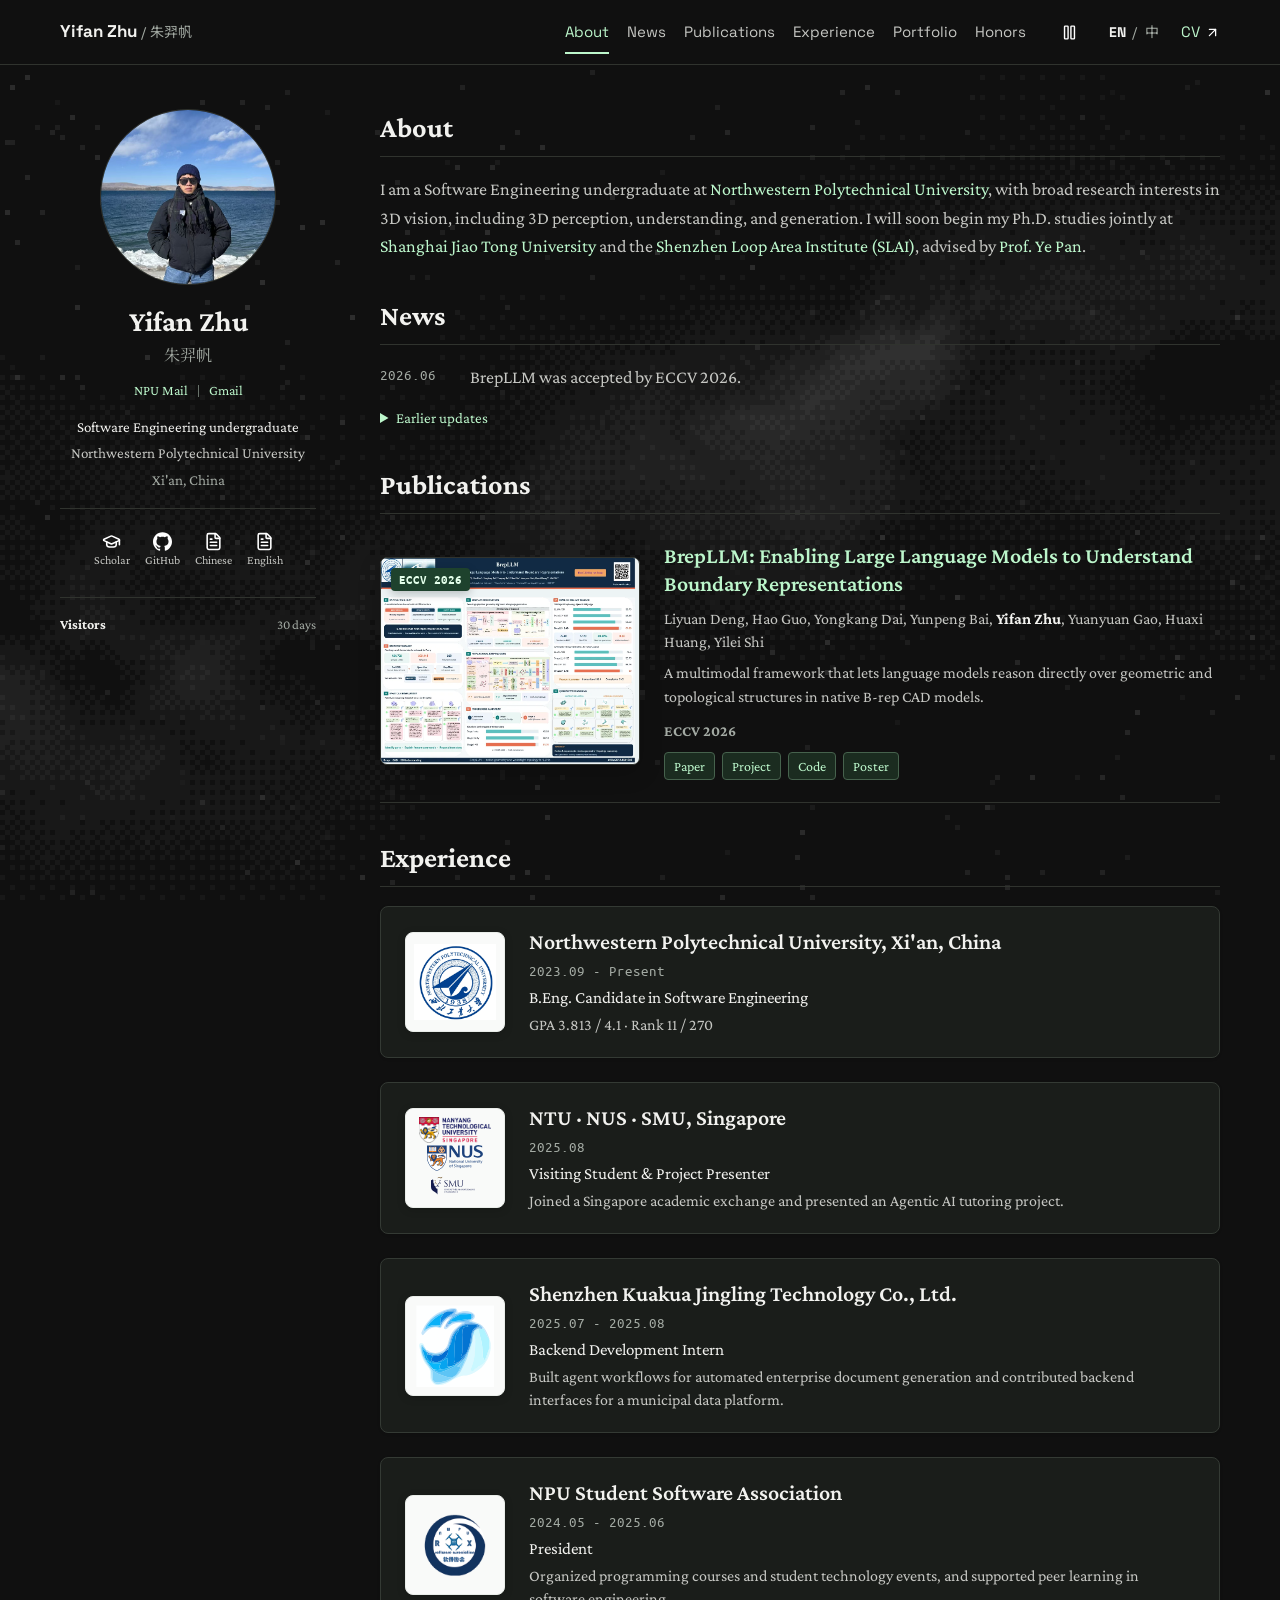
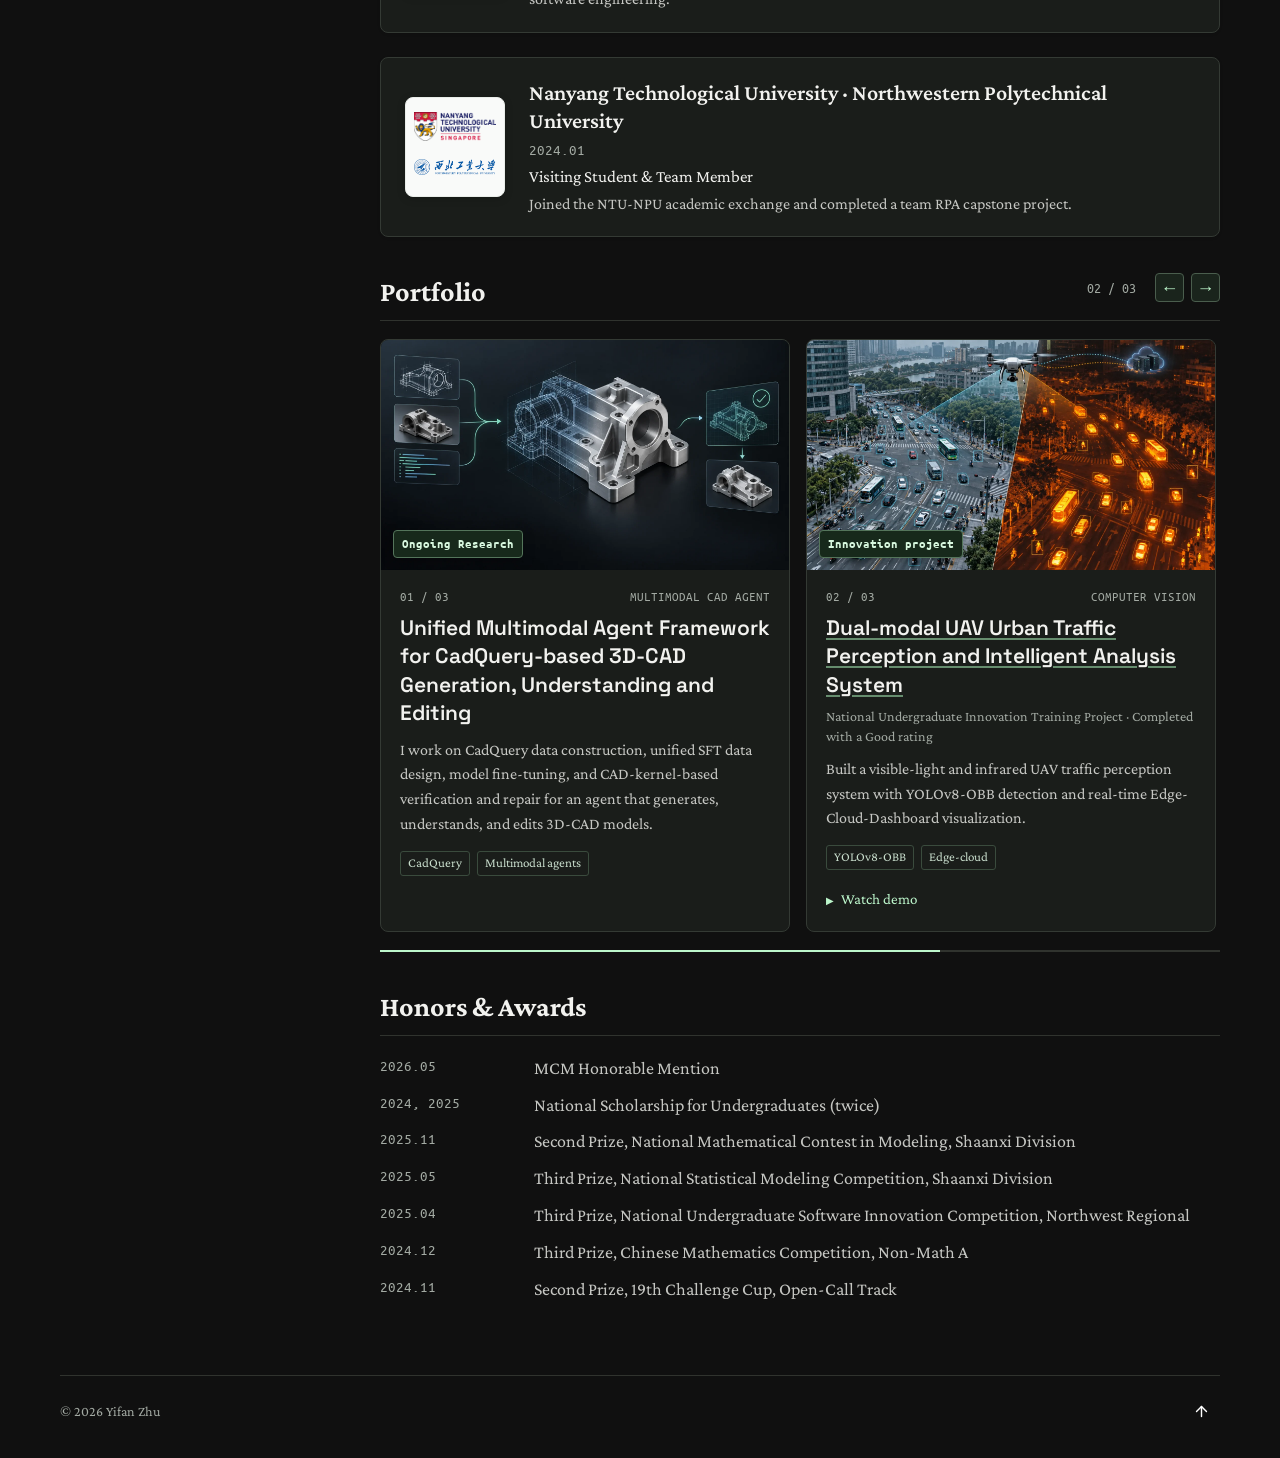
==== commit 66ff6d7f: "Widen academic homepage layout" ====
--- a/index.html
+++ b/index.html
@@ -7,7 +7,7 @@
   <title>Yifan Zhu · 朱羿帆</title>
   <meta name="description" content="Yifan Zhu, Software Engineering undergraduate at Northwestern Polytechnical University and incoming joint Ph.D. student at Shanghai Jiao Tong University and the Shenzhen Loop Area Institute. Research interests in 3D vision.">
   <link rel="icon" href="assets/img/favicon.svg" type="image/svg+xml">
-  <link rel="stylesheet" href="assets/css/academic.css?v=type-scale-1">
+  <link rel="stylesheet" href="assets/css/academic.css?v=wide-layout-1">
   <script src="assets/js/academic-content.js?v=about-school-links-1" defer=""></script>
   <script src="assets/js/moonshot.js?v=cadquery-poster-1" defer=""></script>
   <script src="assets/js/moonshot-background.js?v=academic-dark-1" defer=""></script>
--- a/assets/css/academic.css
+++ b/assets/css/academic.css
@@ -76,7 +76,7 @@
 ul, ol { margin: 0; padding-left: 20px; }
 img { display: block; max-width: 100%; }
 [hidden] { display: none !important; }
-.page-width { width: min(1100px, calc(100% - 56px)); margin-inline: auto; }
+.page-width { width: min(1160px, calc(100% - 56px)); margin-inline: auto; }
 .icon { width: 17px; height: 17px; flex: 0 0 17px; filter: invert(1); }
 .icon-button { display: inline-flex; justify-content: center; align-items: center; width: 38px; height: 38px; background: transparent; border-radius: 3px; }
 .icon-button:hover { background: #252723; }
@@ -105,7 +105,7 @@
 .mobile-nav { position: absolute; top: 100%; inset-inline: 0; max-height: calc(100dvh - 64px); overflow-y: auto; background: var(--page); border: 1px solid var(--line); border-top: 0; padding: 10px 22px 18px; }
 .mobile-nav a { display: block; padding: 10px 0; color: var(--ink); font-size: 17px; }
 
-.page-layout { display: grid; grid-template-columns: 224px minmax(0, 1fr); align-items: start; gap: 60px; padding-block: 44px 72px; }
+.page-layout { display: grid; grid-template-columns: clamp(224px, 20vw, 260px) minmax(0, 1fr); align-items: start; gap: clamp(48px, 5vw, 80px); padding-block: 44px 72px; }
 .sidebar { position: sticky; top: 80px; min-width: 0; max-height: calc(100dvh - 96px); overflow-y: auto; scrollbar-width: thin; scrollbar-color: var(--line) transparent; font-size: 15px; text-align: center; }
 .author__avatar { width: 176px; height: 176px; margin: 0 auto 17px; border: 1px solid var(--line); border-radius: 50%; overflow: hidden; }
 .profile-photo { width: 100%; height: 100%; object-fit: cover; object-position: 22% 26%; }
@@ -133,7 +133,7 @@
 .visitor-globe__embed > div { max-width: 100%; }
 .visitor-globe noscript { display: block; color: var(--muted); font-size: 14px; }
 
-.page__content { min-width: 0; max-width: 760px; }
+.page__content { min-width: 0; }
 .page__content section { margin-top: 36px; scroll-margin-top: 12px; }
 .page__content section:first-child { margin-top: 0; }
 .page__content h1, .page__content h2 { padding-bottom: 9px; margin-bottom: 18px; border-bottom: 1px solid var(--line); font-size: 28px; font-weight: 700; }
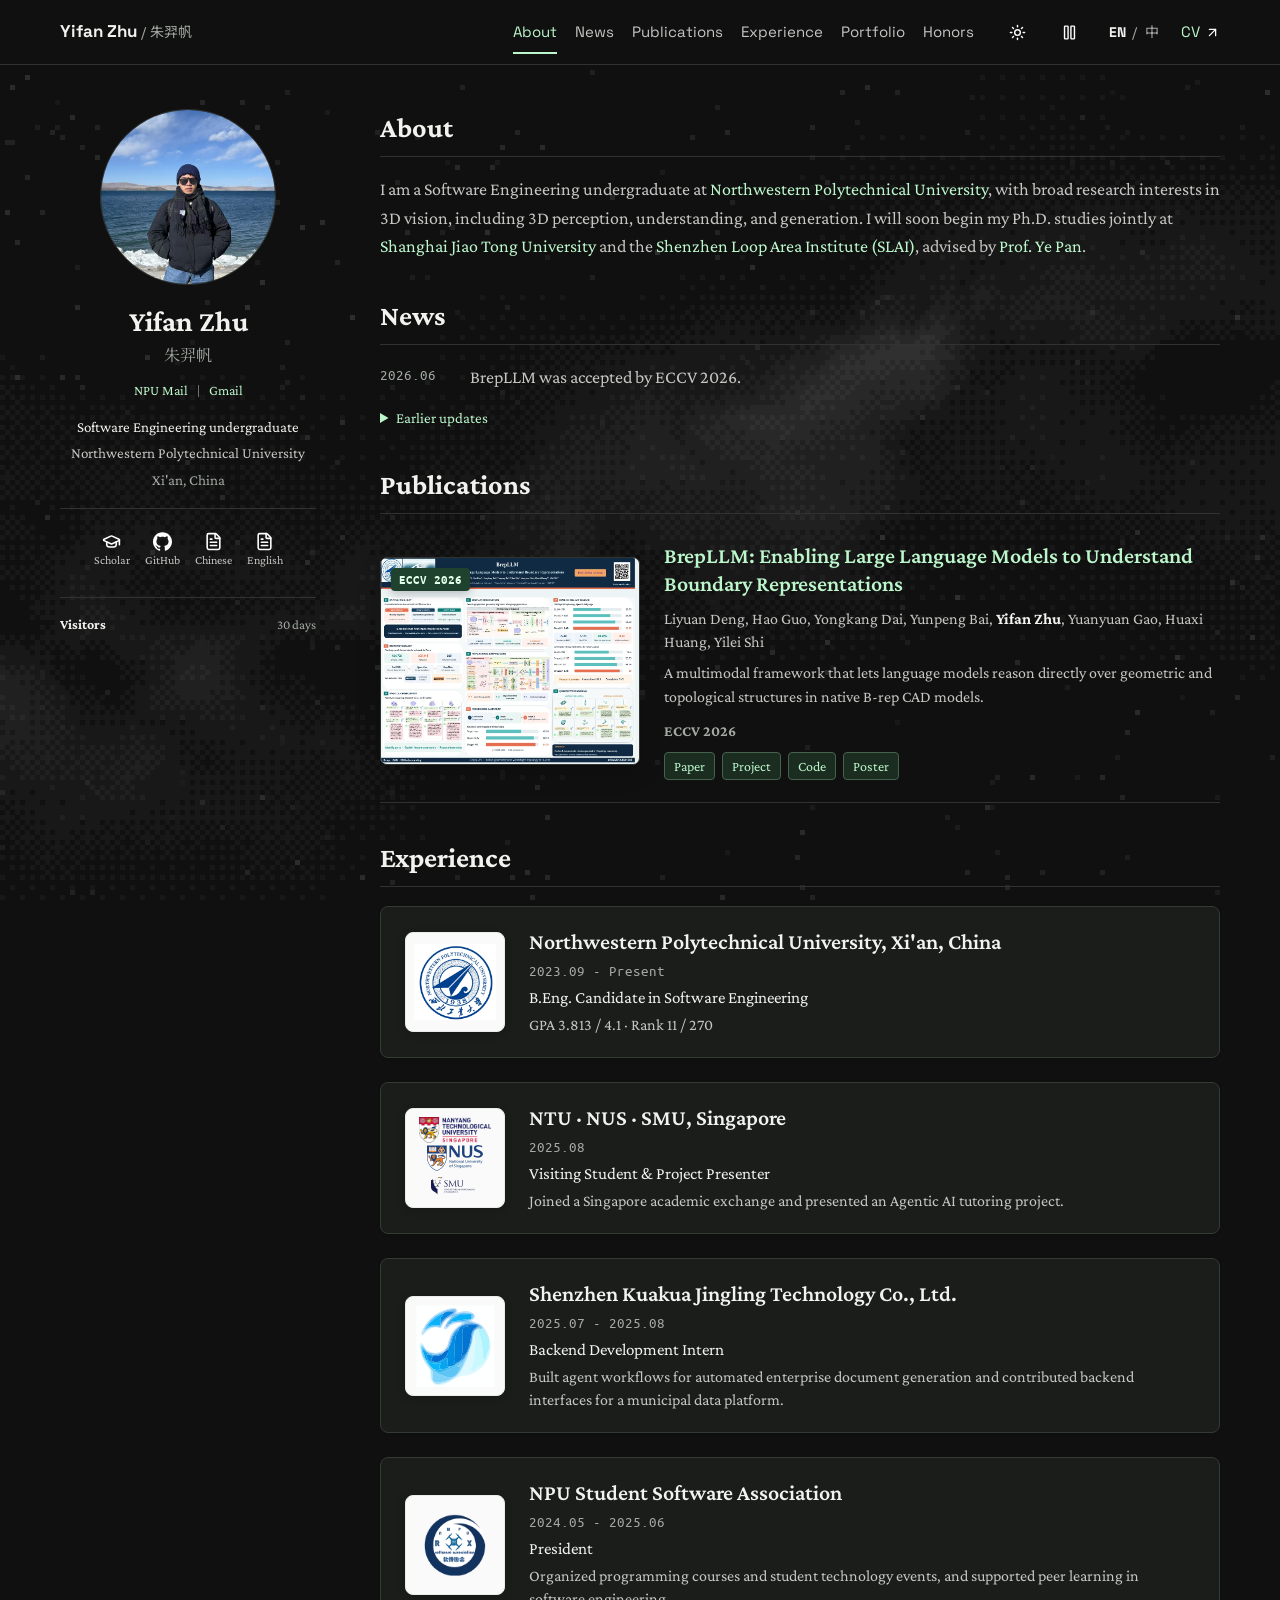
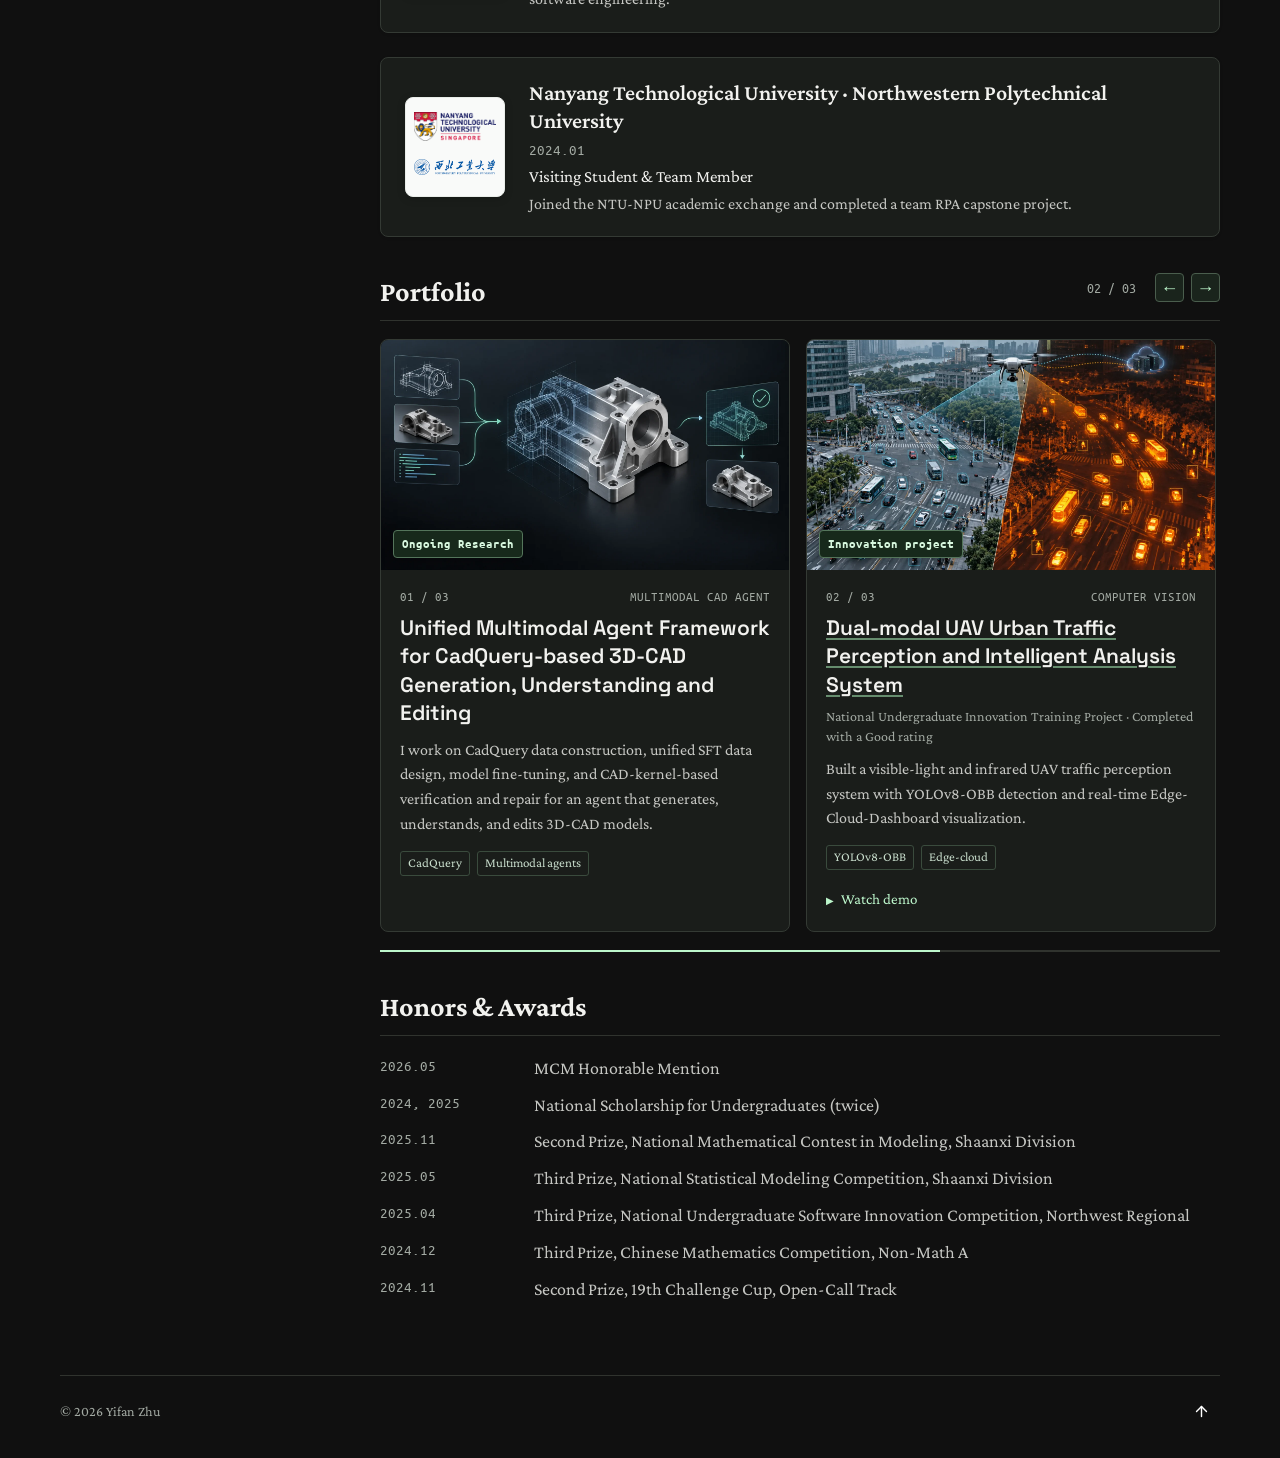
==== commit 96a60d3b: "Add light theme toggle to academic homepage" ====
--- a/index.html
+++ b/index.html
@@ -7,10 +7,15 @@
   <title>Yifan Zhu · 朱羿帆</title>
   <meta name="description" content="Yifan Zhu, Software Engineering undergraduate at Northwestern Polytechnical University and incoming joint Ph.D. student at Shanghai Jiao Tong University and the Shenzhen Loop Area Institute. Research interests in 3D vision.">
   <link rel="icon" href="assets/img/favicon.svg" type="image/svg+xml">
-  <link rel="stylesheet" href="assets/css/academic.css?v=wide-layout-1">
+  <script>
+    try { document.documentElement.dataset.theme = localStorage.getItem('academic-theme') === 'light' ? 'light' : 'dark'; }
+    catch { document.documentElement.dataset.theme = 'dark'; }
+    if (document.documentElement.dataset.theme === 'light') document.querySelector('meta[name="theme-color"]').content = '#ffffff';
+  </script>
+  <link rel="stylesheet" href="assets/css/academic.css?v=theme-toggle-1">
   <script src="assets/js/academic-content.js?v=about-school-links-1" defer=""></script>
-  <script src="assets/js/moonshot.js?v=cadquery-poster-1" defer=""></script>
-  <script src="assets/js/moonshot-background.js?v=academic-dark-1" defer=""></script>
+  <script src="assets/js/moonshot.js?v=theme-toggle-1" defer=""></script>
+  <script src="assets/js/moonshot-background.js?v=theme-toggle-1" defer=""></script>
 </head>
 <body>
   <canvas class="space-background" id="space-background" aria-hidden="true"></canvas>
@@ -28,6 +33,7 @@
         <span class="nav-indicator" aria-hidden="true"></span>
       </nav>
       <div class="header-actions">
+        <button class="theme-toggle icon-button" type="button" aria-label="Switch to light theme" title="Switch to light theme"><img class="icon" src="assets/icons/moonshot/sun.svg" alt=""></button>
         <button class="motion-toggle icon-button" type="button" aria-label="Pause background animation" title="Pause background animation" hidden><img class="icon" src="assets/icons/moonshot/pause.svg" alt=""></button>
         <div class="language-switch" role="group" aria-label="Language">
           <button type="button" data-language="en" aria-pressed="true" lang="en">EN</button>
--- a/assets/css/academic.css
+++ b/assets/css/academic.css
@@ -64,7 +64,7 @@
 html { scroll-behavior: smooth; scroll-padding-top: 86px; }
 body { margin: 0; isolation: isolate; background: var(--page); color: var(--body); font: 18px/1.6 var(--serif); }
 body.menu-open { overflow: hidden; }
-.space-background { position: fixed; inset: 0; z-index: -1; width: 100%; height: 100%; pointer-events: none; image-rendering: pixelated; }
+.space-background { position: fixed; inset: 0; z-index: -1; width: 100%; height: 100%; pointer-events: none; image-rendering: pixelated; transition: opacity 220ms ease; }
 ::selection { background: var(--link); color: var(--page); }
 a { color: var(--link); text-decoration: none; }
 a:hover { color: var(--hover); text-decoration: underline; text-underline-offset: 3px; }
@@ -258,7 +258,7 @@
   .page-width { width: calc(100% - 36px); }
   .header-inner { gap: 10px; }
   .header-actions { gap: 6px; }
-  .motion-toggle { width: 34px; flex: 0 0 34px; }
+  .motion-toggle, .theme-toggle { width: 34px; flex: 0 0 34px; }
   .header-cv { display: none; }
   .wordmark { font-size: 15px; }
   .wordmark-cn { font-size: 13px; }
@@ -292,9 +292,48 @@
 }
 @media (prefers-reduced-motion: reduce) {
   html { scroll-behavior: auto; }
+  .space-background { transition: none; }
   .desktop-nav a, .nav-indicator.is-ready { transition: none; }
   .publication__media { transition: none; }
   .experience-card { transition: none; }
   .experience-card:hover { transform: none; }
   .portfolio-arrow, .portfolio-card, .portfolio-progress span, .project-details summary::before { transition: none; }
 }
+
+html[data-theme='light'] {
+  color-scheme: light;
+  --page: #ffffff;
+  --ink: #17334f;
+  --body: #4d5864;
+  --muted: #637386;
+  --line: #dce5ec;
+  --link: #17679b;
+  --hover: #103f63;
+}
+html[data-theme='light'] .space-background { opacity: 0; }
+html[data-theme='light'] .motion-toggle { display: none; }
+html[data-theme='light'] .icon,
+html[data-theme='light'] .author__urls img { filter: none; }
+html[data-theme='light'] .icon-button:hover,
+html[data-theme='light'] .author__urls a:hover { background: #eef5fa; }
+html[data-theme='light'] .author__avatar { border-color: #dce6ef; box-shadow: 0 8px 26px rgb(19 60 94 / 9%); }
+html[data-theme='light'] .author__emails-divider { background: #b5c3cf; }
+html[data-theme='light'] .publication__media { background: #f5f9fb; box-shadow: 0 5px 20px rgb(25 58 84 / 9%); }
+html[data-theme='light'] .publication__media:hover { box-shadow: 0 8px 25px rgb(25 58 84 / 14%); }
+html[data-theme='light'] .publication__badge { background: #194b72; color: #ffffff; box-shadow: 0 2px 8px rgb(16 43 67 / 15%); }
+html[data-theme='light'] .publication__links a { border-color: #cbdde9; background: #eef6fb; color: var(--link); }
+html[data-theme='light'] .publication__links a:hover { border-color: var(--link); background: #e2f0f9; color: var(--hover); }
+html[data-theme='light'] .experience-card,
+html[data-theme='light'] .portfolio-card { border-color: #d9e3eb; background: #ffffff; box-shadow: 0 2px 12px rgb(22 54 81 / 5%); }
+html[data-theme='light'] .experience-card:hover,
+html[data-theme='light'] .portfolio-card:hover { border-color: #9bbbd0; box-shadow: 0 8px 26px rgb(22 54 81 / 10%); }
+html[data-theme='light'] .experience-media { border-color: #e3ebf1; background: #ffffff; box-shadow: 0 2px 8px rgb(22 54 81 / 8%); }
+html[data-theme='light'] .portfolio-arrow { border-color: #b8cddc; background: #f2f8fc; color: var(--link); }
+html[data-theme='light'] .portfolio-arrow:hover:not(:disabled) { border-color: var(--link); background: #e4f1f8; }
+html[data-theme='light'] .portfolio-arrow:disabled { border-color: var(--line); background: #f7f9fb; color: #8b9aa7; }
+html[data-theme='light'] .portfolio-card__media,
+html[data-theme='light'] .portfolio-card__media--cadquery { background: #edf3f7; }
+html[data-theme='light'] .portfolio-card__badge { border-color: #d6e4ee; background: #ffffff; color: var(--ink); box-shadow: 0 2px 10px rgb(15 40 64 / 16%); }
+html[data-theme='light'] .portfolio-card h3 a { text-decoration-color: #87abc5; }
+html[data-theme='light'] .portfolio-card__tags li { border-color: #d5e3ed; background: #f1f7fb; color: #315e7d; }
+html[data-theme='light'] .visitor-globe__embed > div { filter: invert(1) hue-rotate(180deg) brightness(.72) contrast(1.15); }
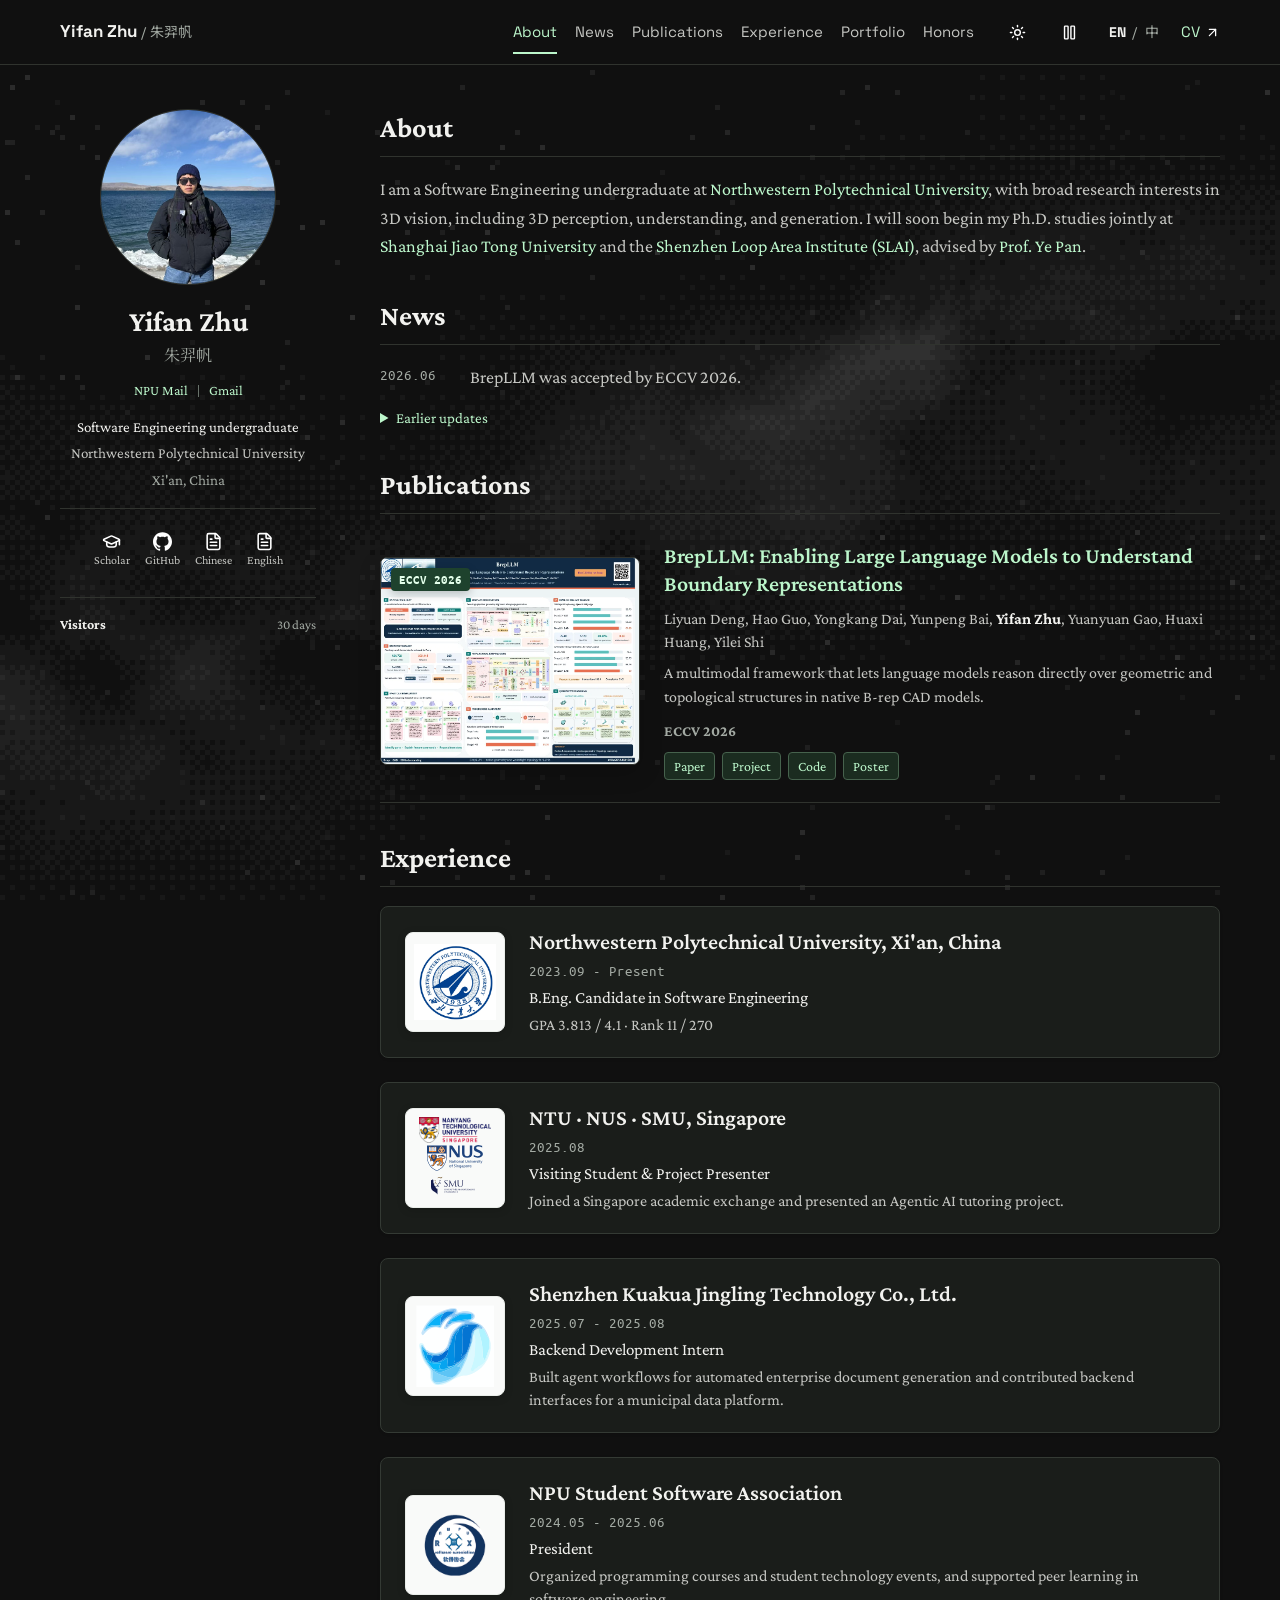
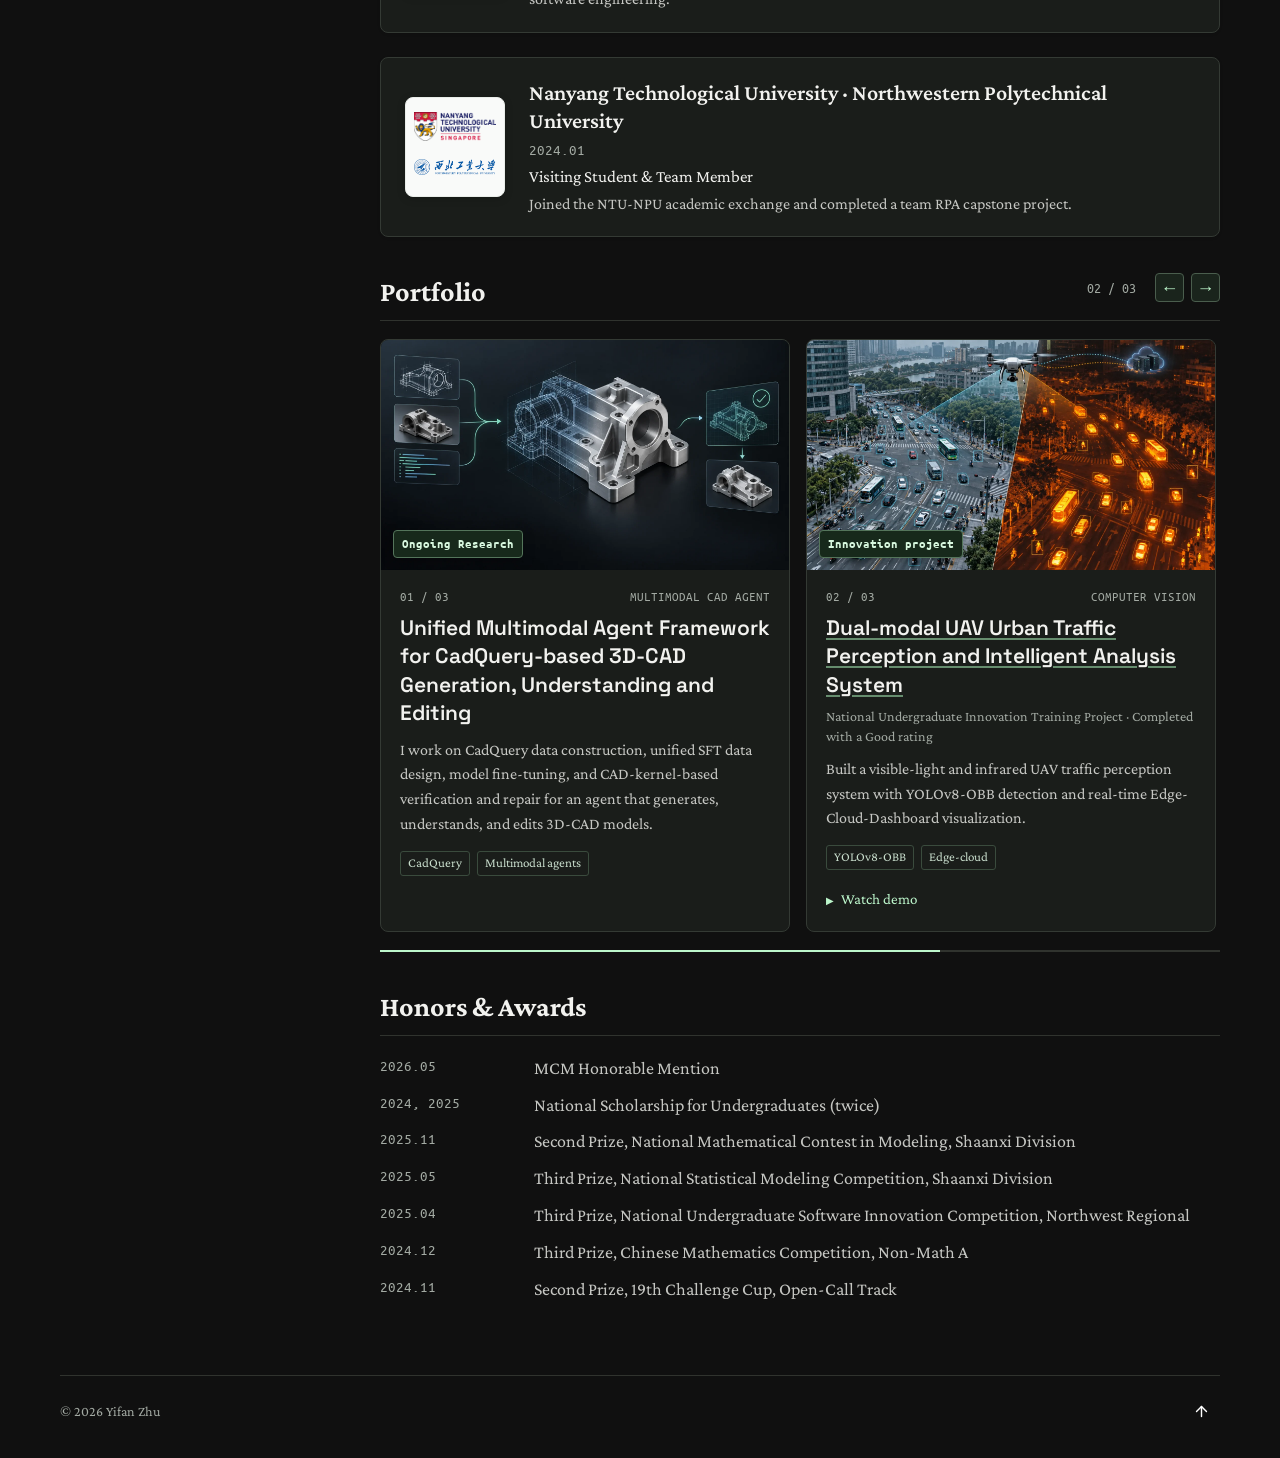
==== commit d552bf87: "Animate light theme background" ====
--- a/index.html
+++ b/index.html
@@ -12,10 +12,10 @@
     catch { document.documentElement.dataset.theme = 'dark'; }
     if (document.documentElement.dataset.theme === 'light') document.querySelector('meta[name="theme-color"]').content = '#ffffff';
   </script>
-  <link rel="stylesheet" href="assets/css/academic.css?v=theme-toggle-1">
+  <link rel="stylesheet" href="assets/css/academic.css?v=light-background-1">
   <script src="assets/js/academic-content.js?v=about-school-links-1" defer=""></script>
   <script src="assets/js/moonshot.js?v=theme-toggle-1" defer=""></script>
-  <script src="assets/js/moonshot-background.js?v=theme-toggle-1" defer=""></script>
+  <script src="assets/js/moonshot-background.js?v=light-background-1" defer=""></script>
 </head>
 <body>
   <canvas class="space-background" id="space-background" aria-hidden="true"></canvas>
--- a/assets/css/academic.css
+++ b/assets/css/academic.css
@@ -310,8 +310,6 @@
   --link: #17679b;
   --hover: #103f63;
 }
-html[data-theme='light'] .space-background { opacity: 0; }
-html[data-theme='light'] .motion-toggle { display: none; }
 html[data-theme='light'] .icon,
 html[data-theme='light'] .author__urls img { filter: none; }
 html[data-theme='light'] .icon-button:hover,
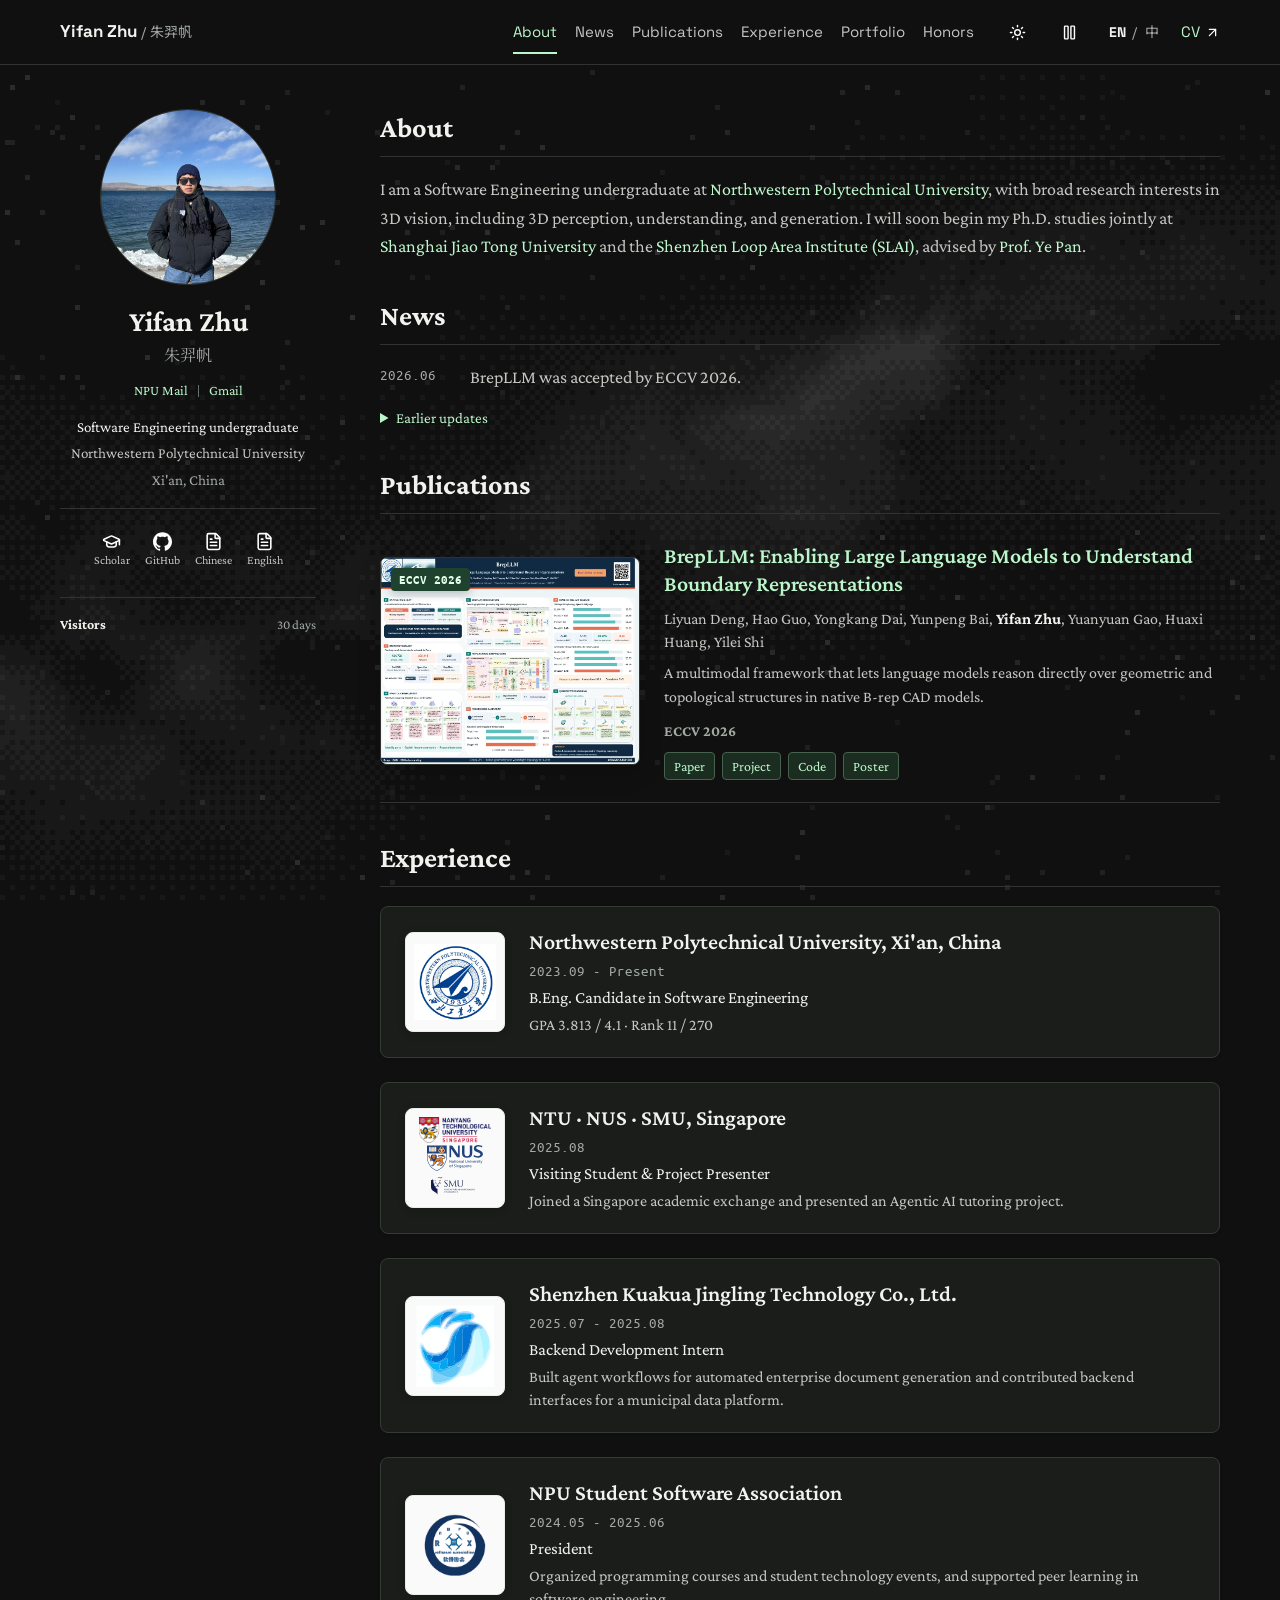
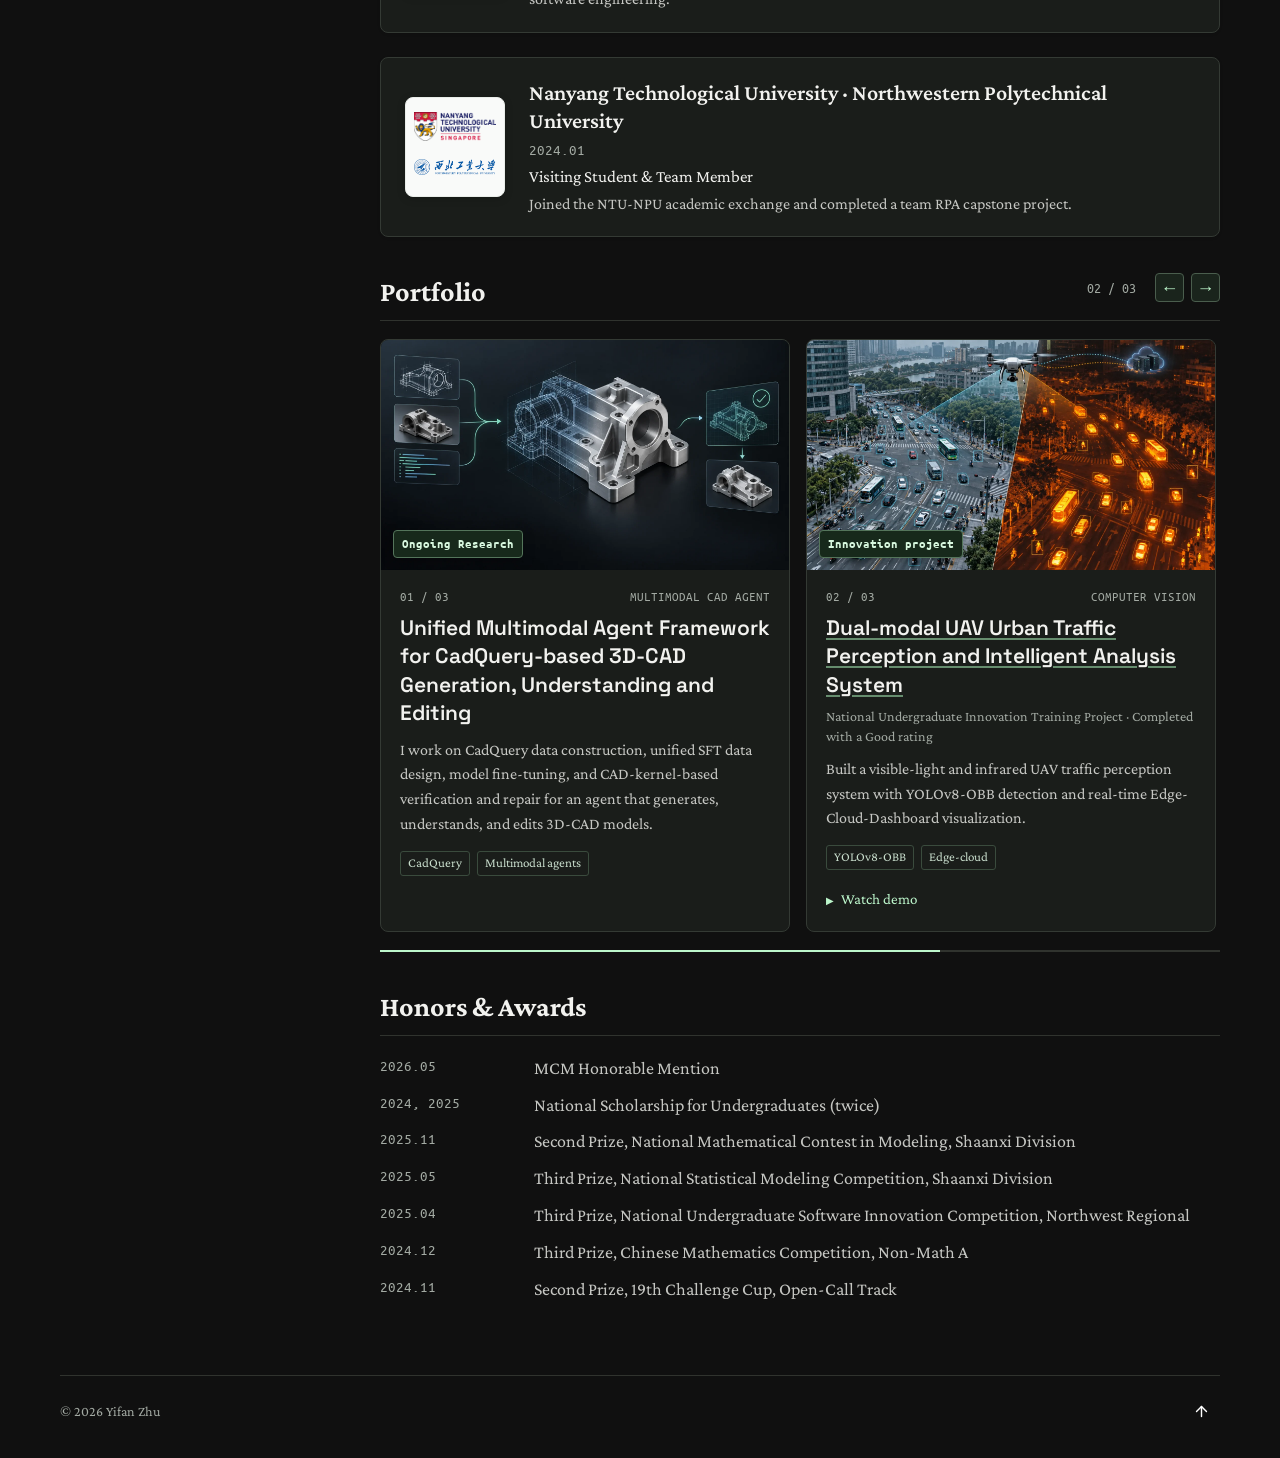
==== commit a61296f7: "Add animated character-rain theme transition and refine light globe" ====
--- a/index.html
+++ b/index.html
@@ -12,9 +12,9 @@
     catch { document.documentElement.dataset.theme = 'dark'; }
     if (document.documentElement.dataset.theme === 'light') document.querySelector('meta[name="theme-color"]').content = '#ffffff';
   </script>
-  <link rel="stylesheet" href="assets/css/academic.css?v=light-background-1">
+  <link rel="stylesheet" href="assets/css/academic.css?v=theme-rain-2">
   <script src="assets/js/academic-content.js?v=about-school-links-1" defer=""></script>
-  <script src="assets/js/moonshot.js?v=theme-toggle-1" defer=""></script>
+  <script src="assets/js/moonshot.js?v=theme-rain-2" defer=""></script>
   <script src="assets/js/moonshot-background.js?v=light-background-1" defer=""></script>
 </head>
 <body>
--- a/assets/css/academic.css
+++ b/assets/css/academic.css
@@ -65,6 +65,13 @@
 body { margin: 0; isolation: isolate; background: var(--page); color: var(--body); font: 18px/1.6 var(--serif); }
 body.menu-open { overflow: hidden; }
 .space-background { position: fixed; inset: 0; z-index: -1; width: 100%; height: 100%; pointer-events: none; image-rendering: pixelated; transition: opacity 220ms ease; }
+.theme-rain { position: fixed; inset: 0; pointer-events: none; view-transition-name: theme-rain; }
+::view-transition-old(root), ::view-transition-new(root) { animation: none; mix-blend-mode: normal; }
+::view-transition-old(root) { z-index: 2; clip-path: inset(0); animation: theme-hold 2000ms linear both; }
+::view-transition-new(root) { z-index: 1; }
+::view-transition-group(theme-rain) { z-index: 3; animation: none; background-position: 0 0; background-size: 100% 100%; background-repeat: no-repeat; image-rendering: pixelated; }
+::view-transition-image-pair(theme-rain) { visibility: hidden; }
+@keyframes theme-hold { from { opacity: 1; } to { opacity: 1; } }
 ::selection { background: var(--link); color: var(--page); }
 a { color: var(--link); text-decoration: none; }
 a:hover { color: var(--hover); text-decoration: underline; text-underline-offset: 3px; }
@@ -334,4 +341,4 @@
 html[data-theme='light'] .portfolio-card__badge { border-color: #d6e4ee; background: #ffffff; color: var(--ink); box-shadow: 0 2px 10px rgb(15 40 64 / 16%); }
 html[data-theme='light'] .portfolio-card h3 a { text-decoration-color: #87abc5; }
 html[data-theme='light'] .portfolio-card__tags li { border-color: #d5e3ed; background: #f1f7fb; color: #315e7d; }
-html[data-theme='light'] .visitor-globe__embed > div { filter: invert(1) hue-rotate(180deg) brightness(.72) contrast(1.15); }
+html[data-theme='light'] .visitor-globe__embed canvas { filter: invert(1) sepia(.34) saturate(1.55) hue-rotate(166deg) brightness(.9) contrast(1.15) drop-shadow(0 8px 12px rgb(30 82 112 / 12%)); }
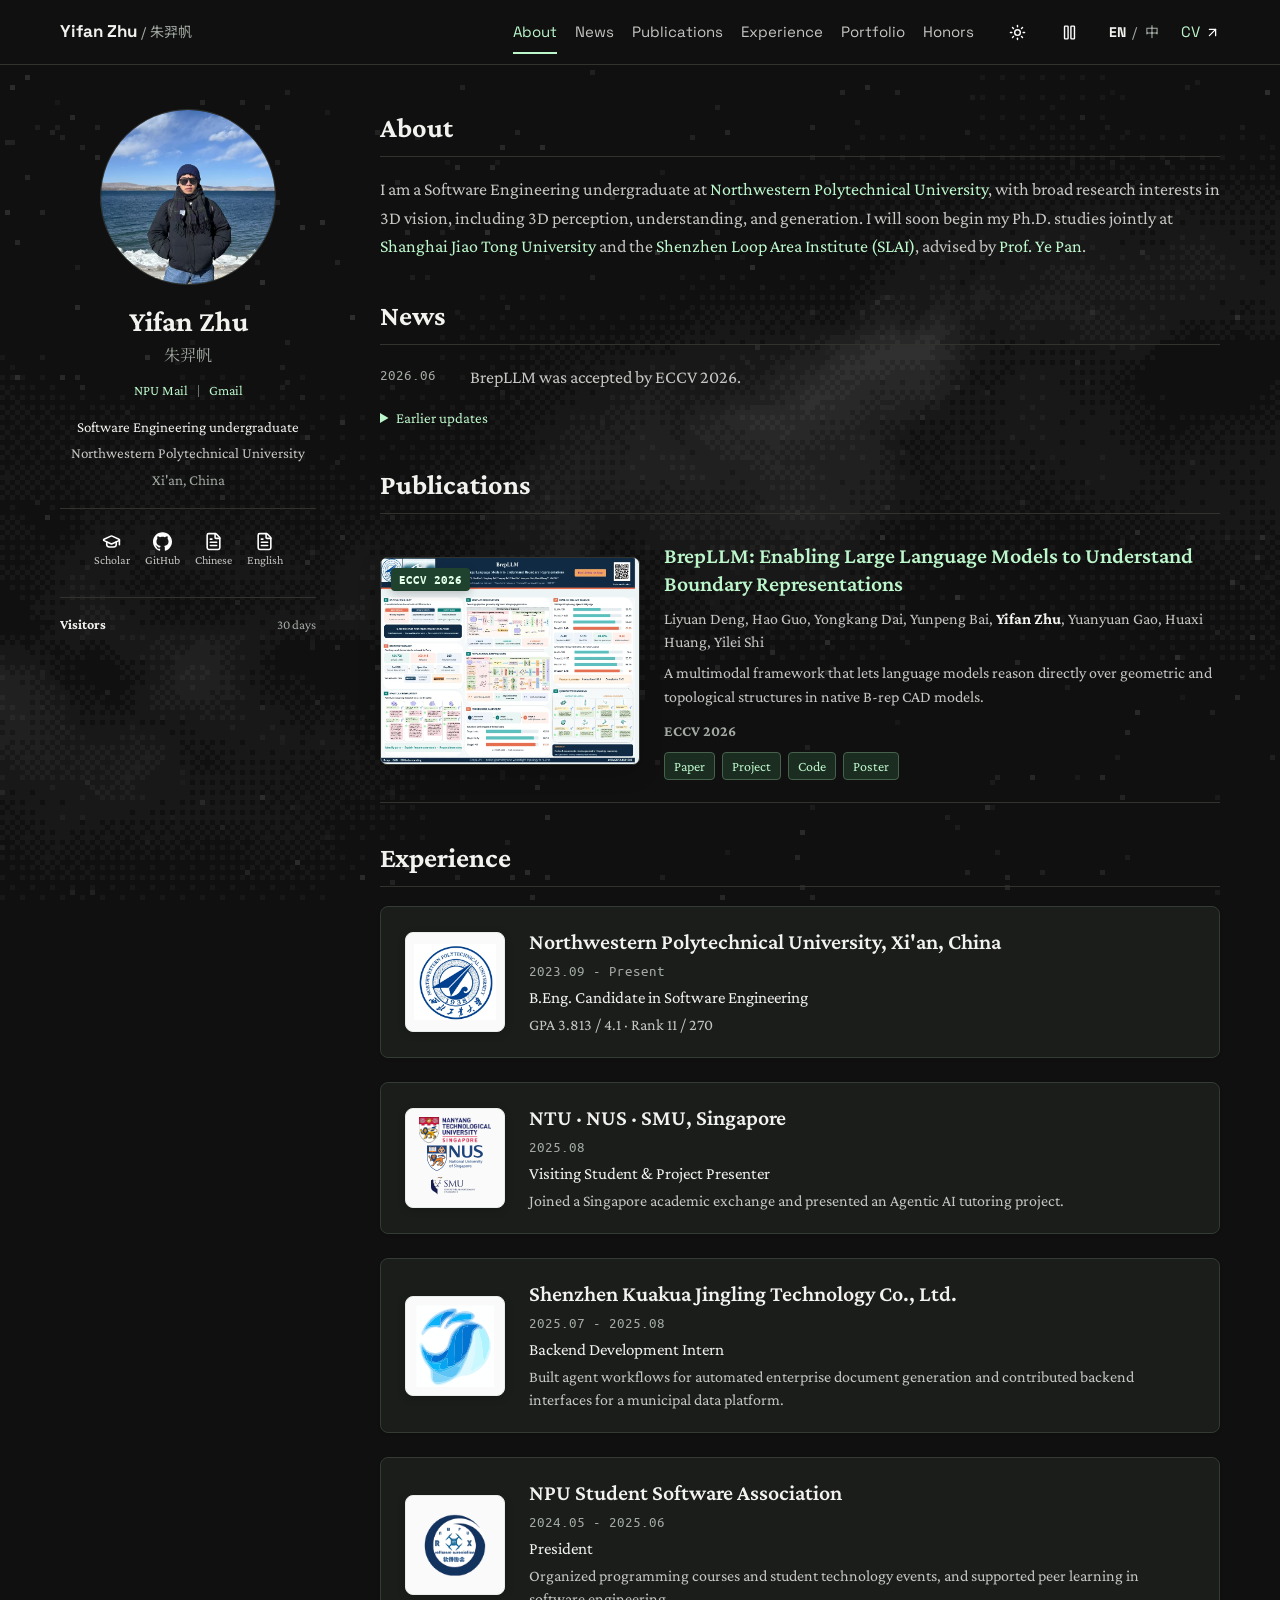
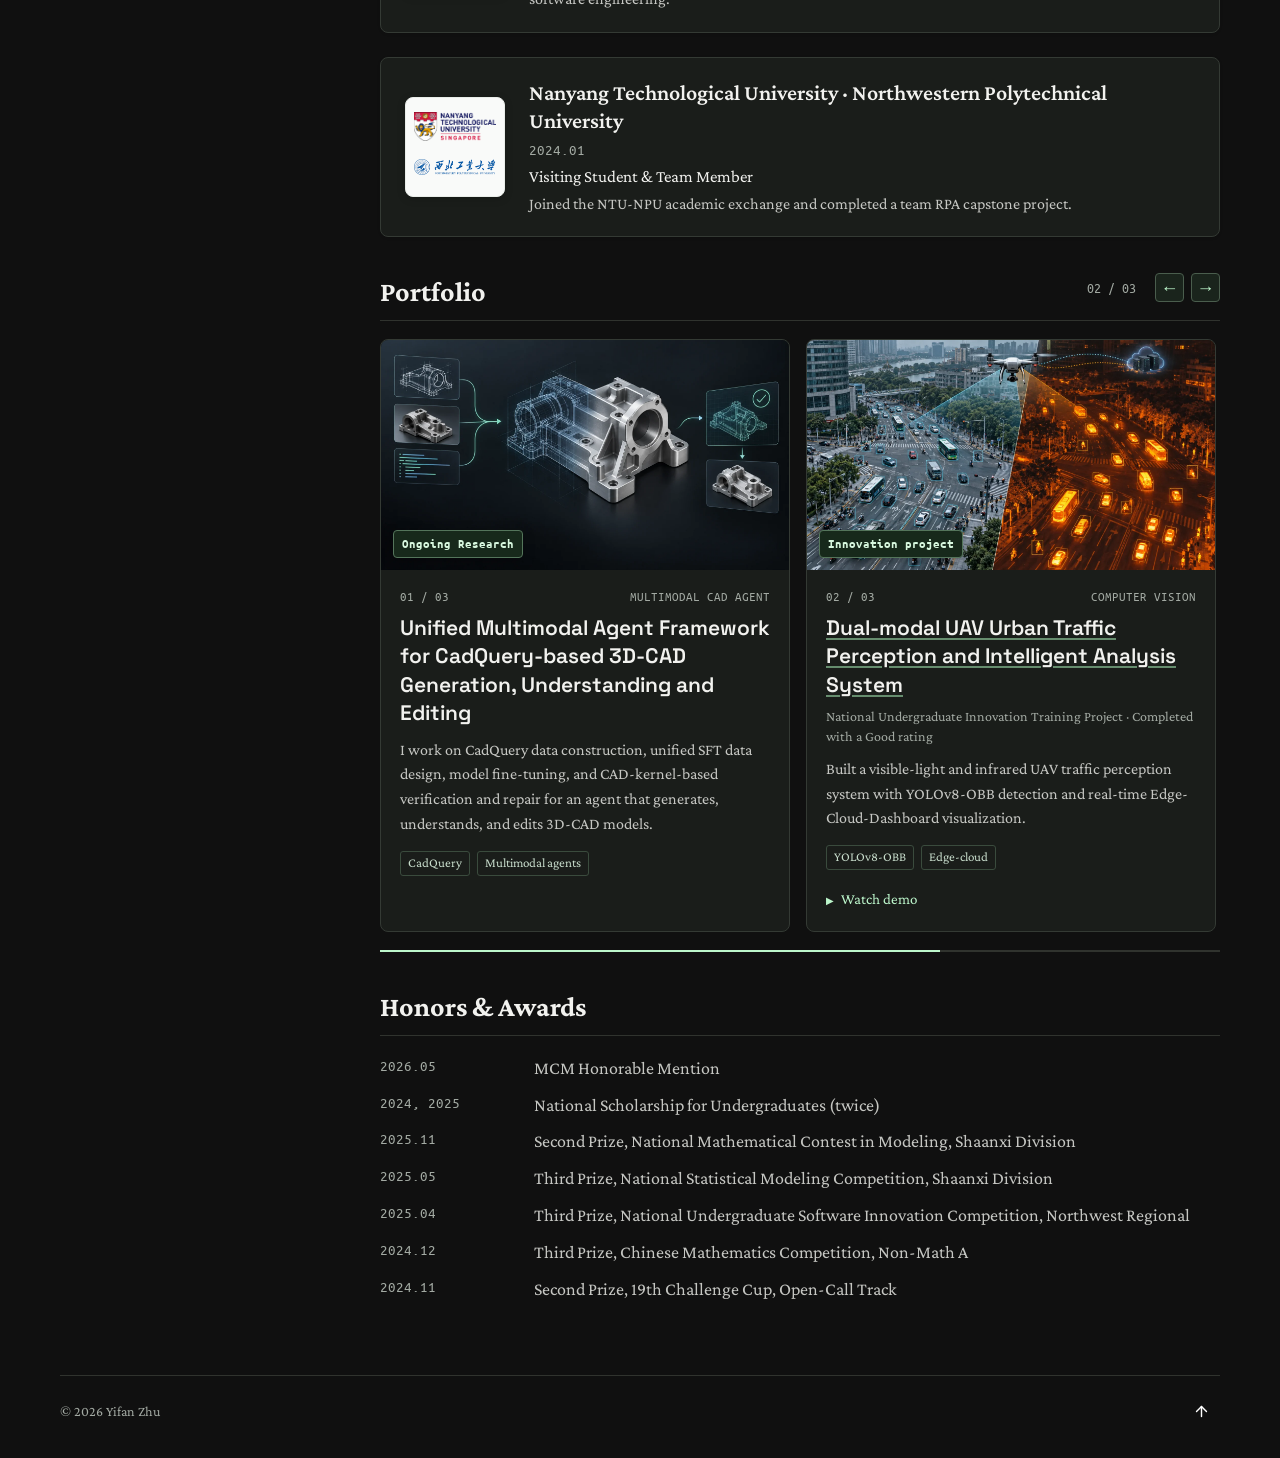
==== commit 4ac09f9d: "Align character rain and stabilize mobile theme transitions" ====
--- a/index.html
+++ b/index.html
@@ -14,7 +14,7 @@
   </script>
   <link rel="stylesheet" href="assets/css/academic.css?v=theme-rain-2">
   <script src="assets/js/academic-content.js?v=about-school-links-1" defer=""></script>
-  <script src="assets/js/moonshot.js?v=theme-rain-2" defer=""></script>
+  <script src="assets/js/moonshot.js?v=theme-rain-horizontal-1" defer=""></script>
   <script src="assets/js/moonshot-background.js?v=light-background-1" defer=""></script>
 </head>
 <body>
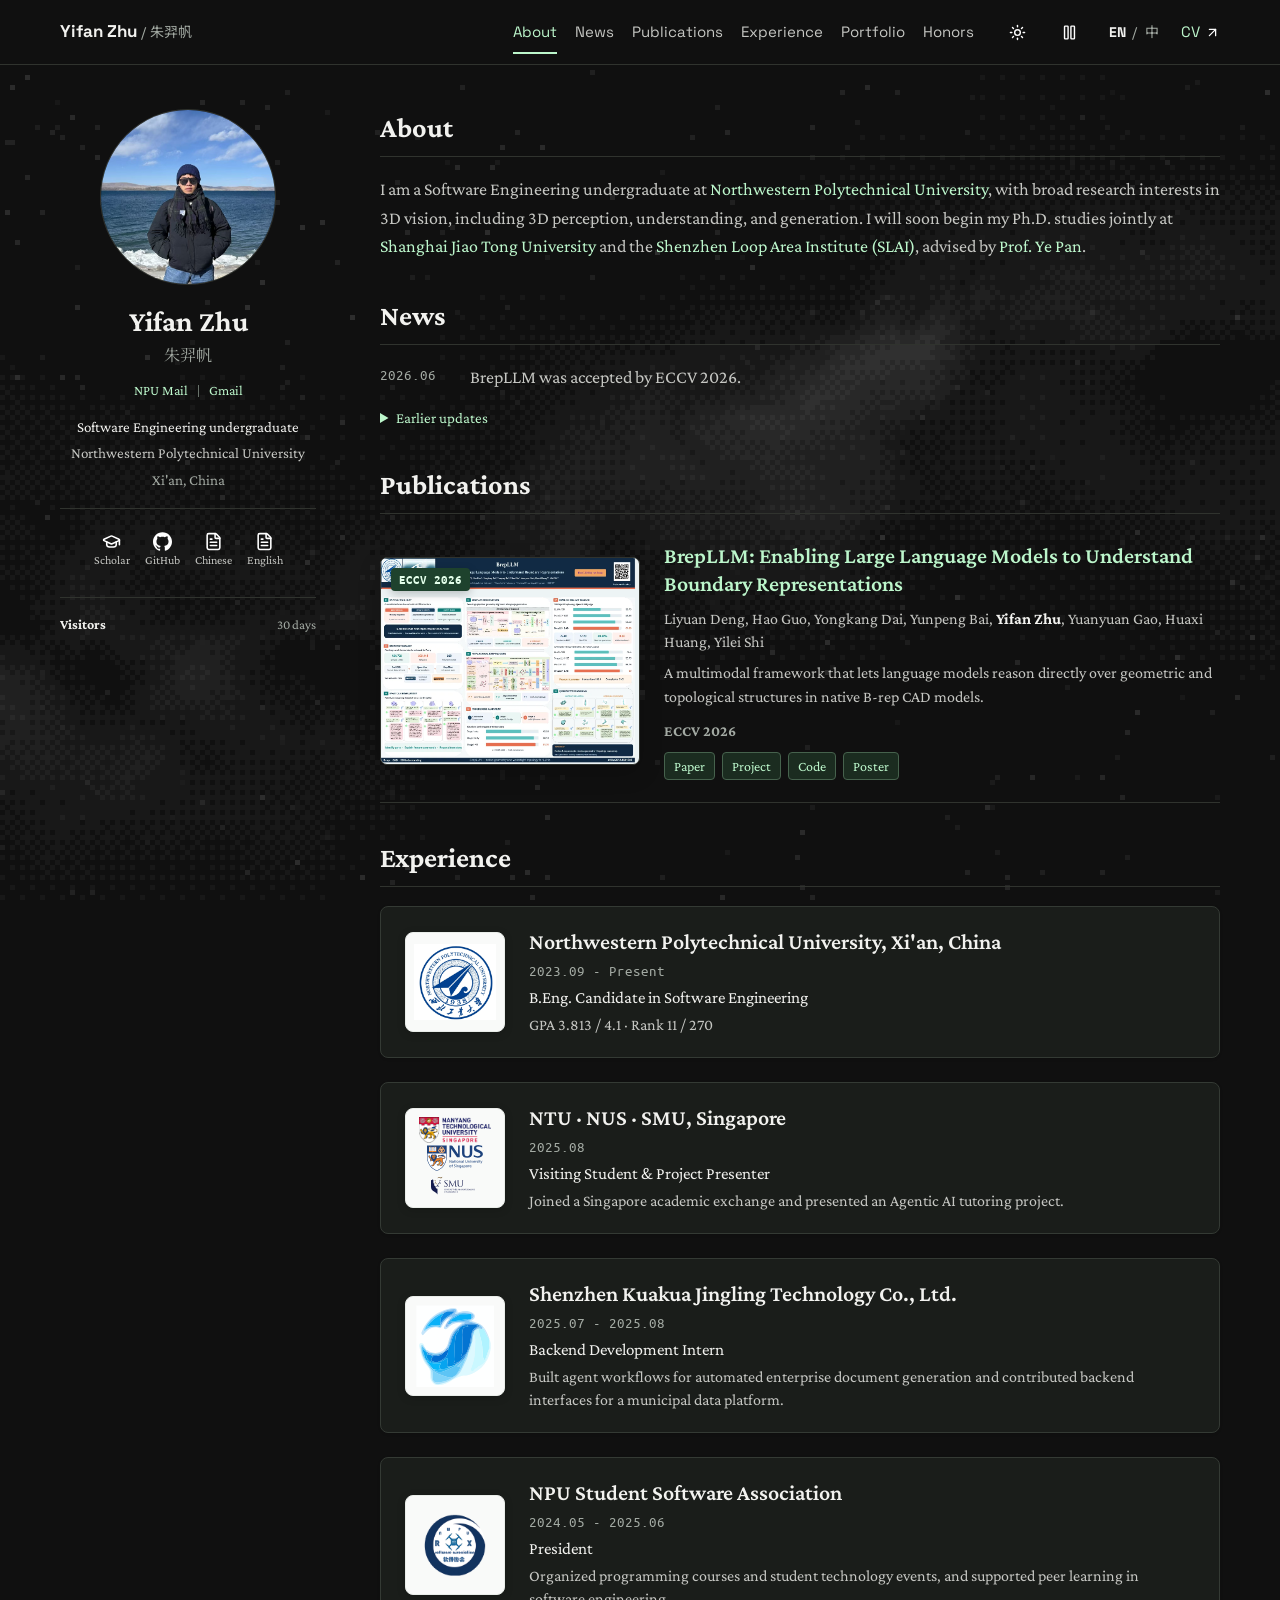
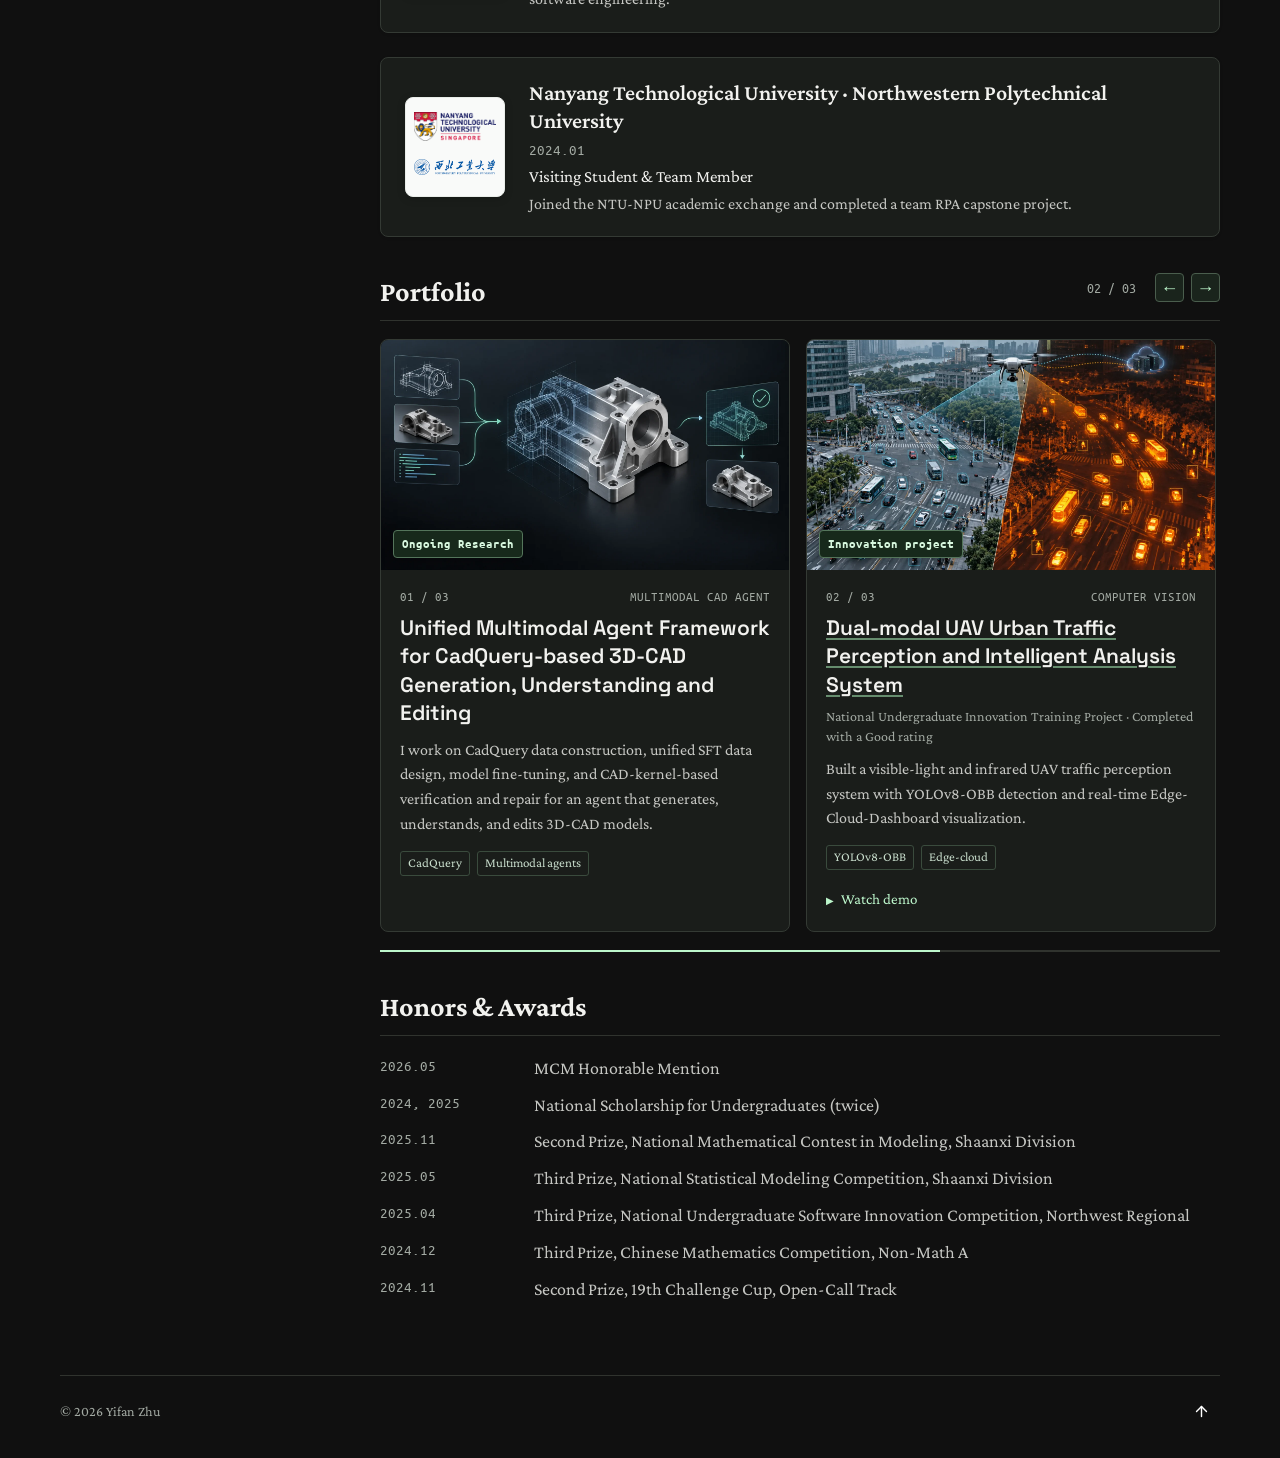
==== commit 8df1cdc3: "Preserve old background during theme rain transitions" ====
--- a/index.html
+++ b/index.html
@@ -14,7 +14,7 @@
   </script>
   <link rel="stylesheet" href="assets/css/academic.css?v=theme-rain-2">
   <script src="assets/js/academic-content.js?v=about-school-links-1" defer=""></script>
-  <script src="assets/js/moonshot.js?v=theme-rain-horizontal-1" defer=""></script>
+  <script src="assets/js/moonshot.js?v=theme-rain-background-1" defer=""></script>
   <script src="assets/js/moonshot-background.js?v=light-background-1" defer=""></script>
 </head>
 <body>
